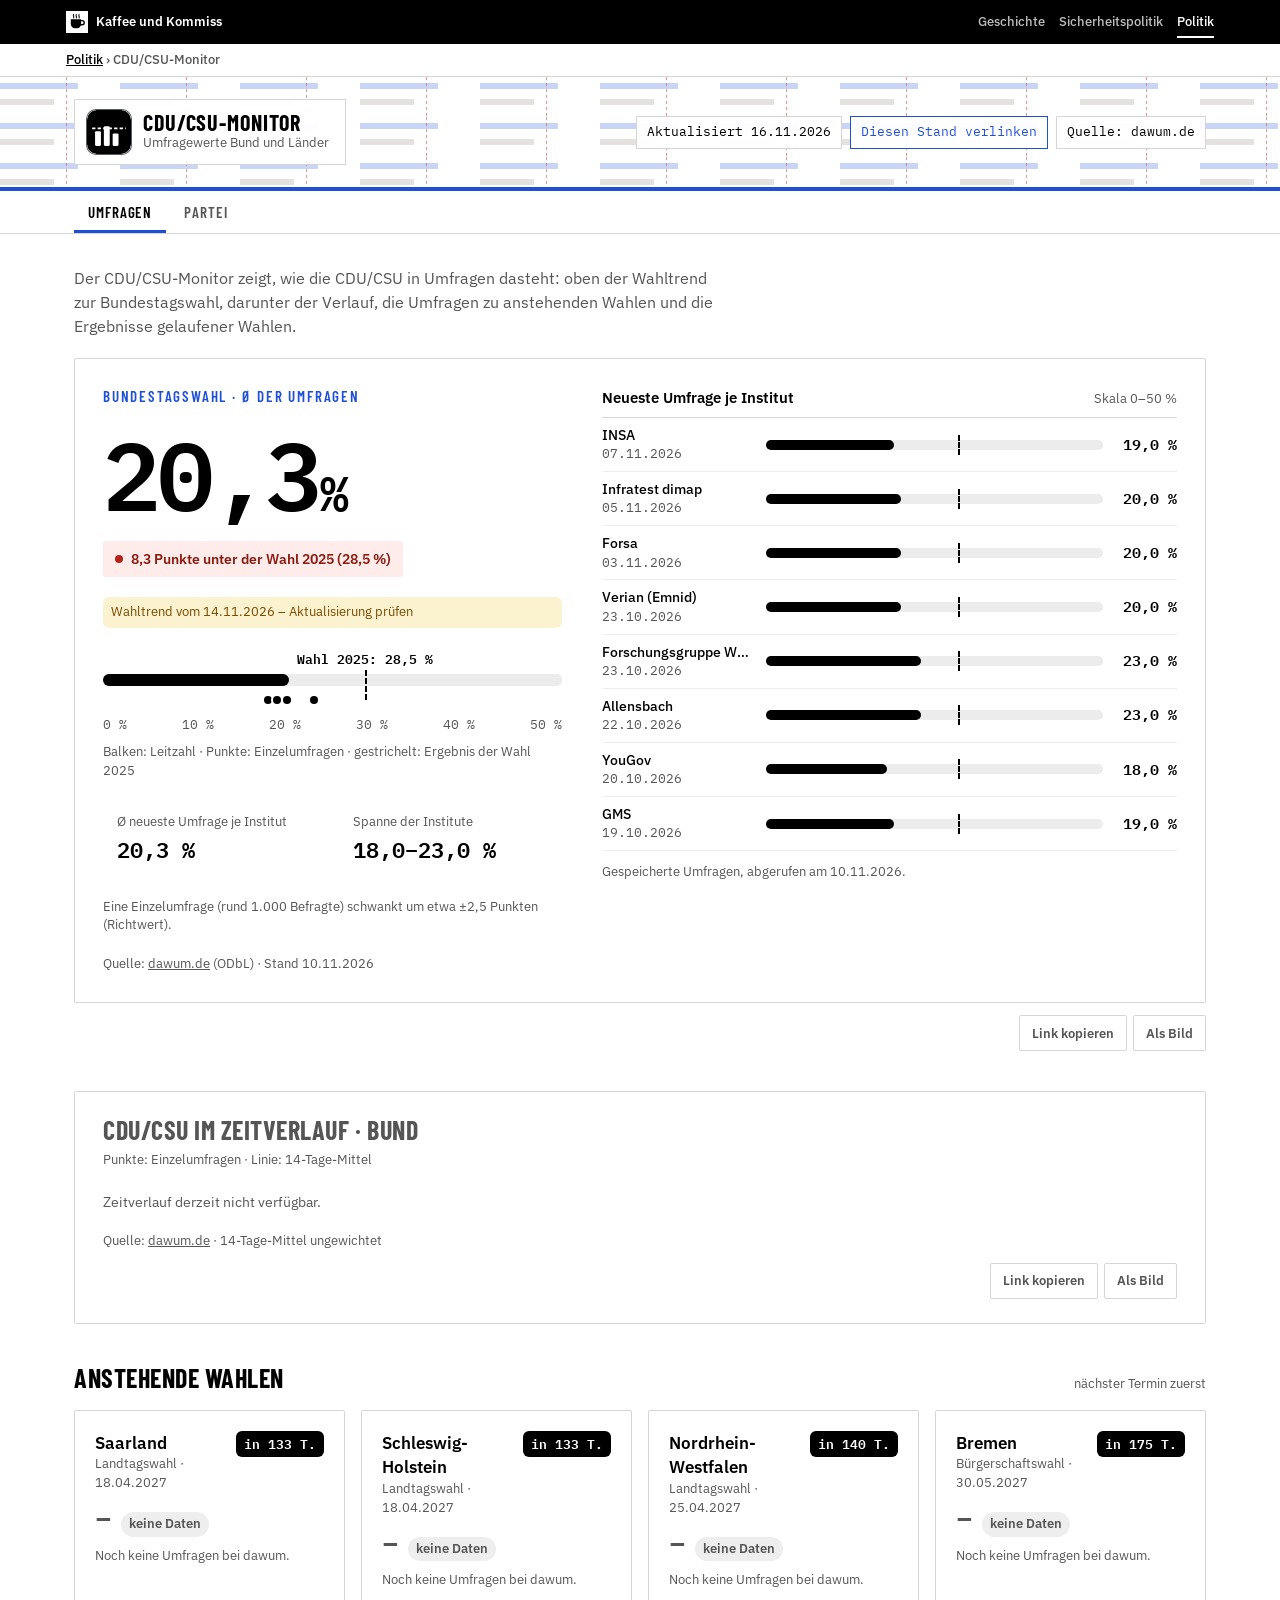
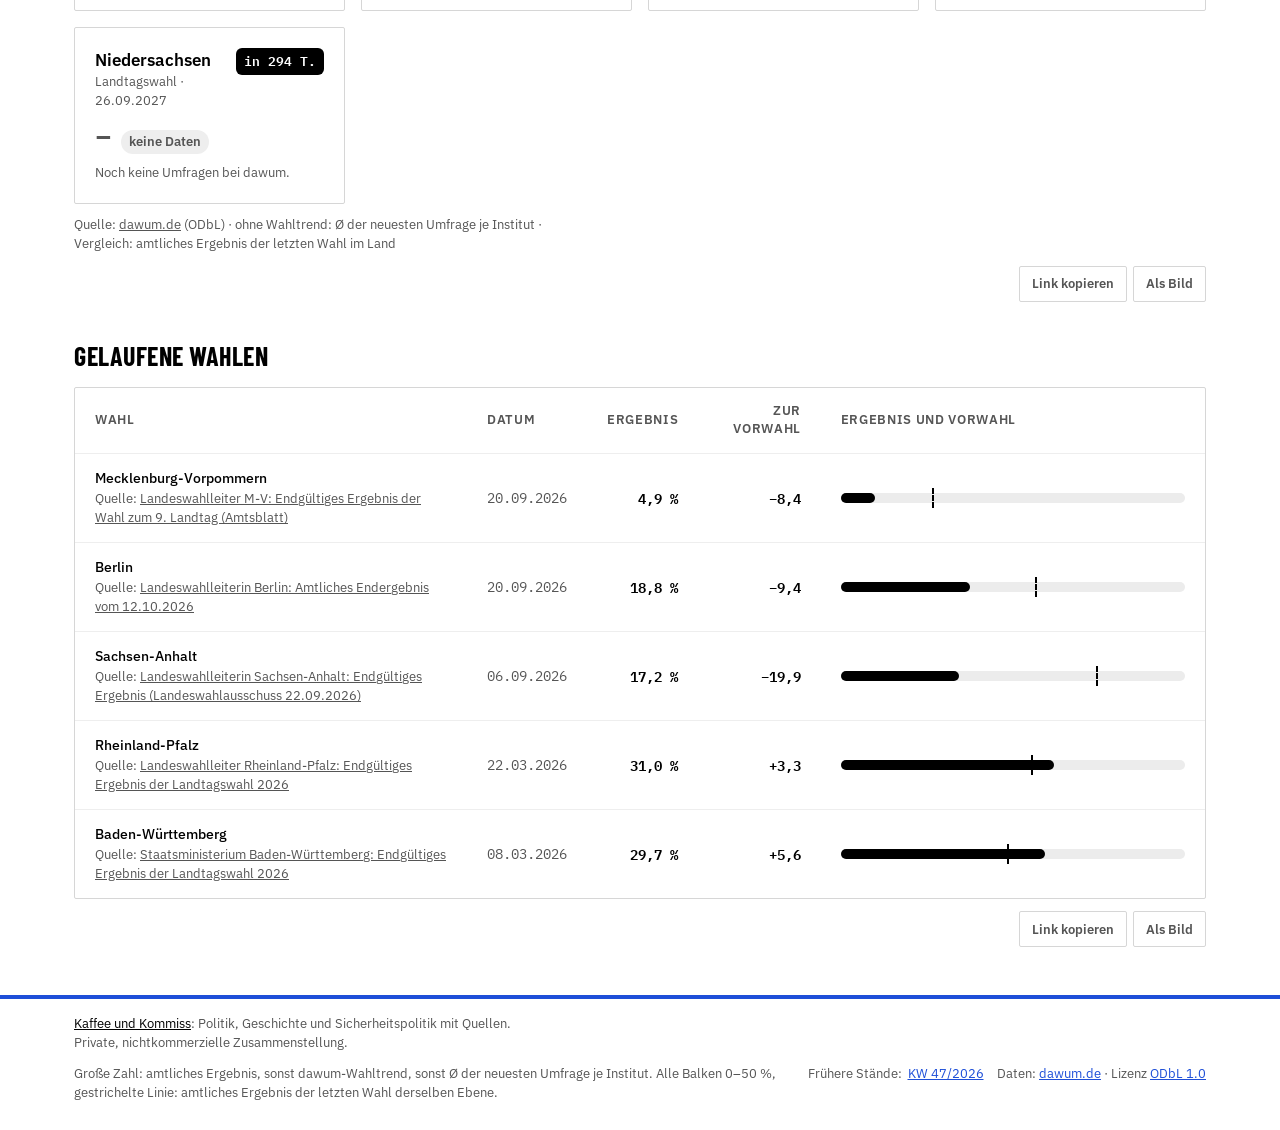
==== index.html @ df719c65 "Startseite: Einleitungssatz vor dem Wahltrend Co-Authored-By: Claude Opus 5.5 <noreply@anthropic.com" ====
<!doctype html>
<html lang="de" class="kk-b-poli">
<head>
<meta charset="utf-8">
<meta name="viewport" content="width=device-width, initial-scale=1">
<title>CDU/CSU-Monitor · Umfragewerte</title>
<meta name="description" content="Aktuelle CDU/CSU-Umfragewerte: Bundestagswahl und Landtagswahlen, sortiert nach Wahltermin, im Vergleich zur letzten Wahl.">
<link rel="canonical" href="https://kaffeeundkommiss.github.io/cducsu-monitor/">
<!-- Vorschaukarten für Social Media und Blogs. Bilder erzeugt og/make-og.py (Routine, wöchentlich). -->
<meta property="og:type" content="website">
<meta property="og:site_name" content="CDU/CSU-Monitor">
<meta property="og:locale" content="de_DE">
<meta property="og:title" content="CDU/CSU-Monitor · Umfragewerte">
<meta property="og:description" content="Aktuelle CDU/CSU-Umfragewerte: Bundestagswahl und Landtagswahlen, sortiert nach Wahltermin, im Vergleich zur letzten Wahl.">
<meta property="og:url" content="https://kaffeeundkommiss.github.io/cducsu-monitor/">
<meta property="og:image" content="https://kaffeeundkommiss.github.io/cducsu-monitor/og/umfragen.png">
<meta property="og:image:width" content="1200">
<meta property="og:image:height" content="630">
<meta property="og:image:alt" content="CDU/CSU-Wahltrend im Bund im Vergleich zur Bundestagswahl 2025 und 14-Tage-Mittel der letzten 90 Tage">
<meta name="twitter:card" content="summary_large_image">
<meta name="twitter:title" content="CDU/CSU-Monitor · Umfragewerte">
<meta name="twitter:description" content="Aktuelle CDU/CSU-Umfragewerte: Bundestagswahl und Landtagswahlen, sortiert nach Wahltermin, im Vergleich zur letzten Wahl.">
<meta name="twitter:image" content="https://kaffeeundkommiss.github.io/cducsu-monitor/og/umfragen.png">
<link rel="icon" href="icons/favicon.ico" sizes="32x32">
<link rel="icon" href="icons/favicon.svg" type="image/svg+xml">
<link rel="apple-touch-icon" sizes="180x180" href="icons/apple-touch-icon.png">
<link rel="apple-touch-icon-precomposed" sizes="180x180" href="icons/apple-touch-icon.png">
<link rel="manifest" href="manifest.webmanifest">
<meta name="theme-color" content="#000000">
<meta name="apple-mobile-web-app-title" content="CDU/CSU-Monitor">
<meta name="apple-mobile-web-app-capable" content="yes">
<link rel="preconnect" href="https://fonts.googleapis.com">
<link rel="preconnect" href="https://fonts.gstatic.com" crossorigin>
<link href="https://fonts.googleapis.com/css2?family=Barlow+Condensed:wght@500;600;700&family=IBM+Plex+Sans:wght@400;500;600;700&family=IBM+Plex+Mono:wght@400;500;600&display=swap" rel="stylesheet">
<link rel="stylesheet" href="basis.css">
<style>
  :root{
    --bg:#F5F6F2; --paper:#FFFFFF; --ink:#171A21; --mute:#5E6470; --line:#E3E5DE;
    --rail:#EEF0EA; --hair:#F0F1EC;
    --ueber:#1E4FD8; --partei:#000000; --vorwahl:#000000;
    --ok-bg:#E3EAFB; --ok-fg:#163BA3;
    --bad-bg:#FDECEA; --bad-fg:#8A1C12; --bad-dot:#B42318;
    --keine-bg:#EEF0EA; --keine-fg:#4A505B;
    --hinweis-bg:#FBF3CF; --hinweis-fg:#7A4A00;
    --body:"IBM Plex Sans",system-ui,sans-serif;
    --mono:"IBM Plex Mono",ui-monospace,monospace;
    --max:1180px; --r:14px;
  }
  *{box-sizing:border-box}
  html{-webkit-text-size-adjust:100%}
  body{margin:0;background:var(--bg);color:var(--ink);font-family:var(--body);font-size:15px;line-height:1.45}
  a{color:var(--ueber)} a:hover{color:#163BA3}
  .wrap{max-width:var(--max);margin:0 auto;padding:0 24px}
  h2{margin:0;font-size:22px;font-weight:700;letter-spacing:-.01em}
  .mono{font-family:var(--mono)}

  /* ---------- Kopf ---------- */
  header.top{background:var(--ink);color:#F5F6F2}
  header.top .wrap{display:flex;flex-wrap:wrap;align-items:center;justify-content:space-between;gap:16px;padding-top:18px;padding-bottom:18px}
  .marke{display:flex;align-items:center;gap:14px}
  .marke img{width:40px;height:40px;display:block;border-radius:9px;box-shadow:0 0 0 1px #5A606B}
  .marke .name{font-weight:700;font-size:20px;letter-spacing:-.01em}
  .marke .unter{font-size:13px;color:#B9BDC6}
  .badges{display:flex;flex-wrap:wrap;gap:8px;font-family:var(--mono);font-size:13px}
  .badges span{padding:6px 10px;border:1px solid #3A3F4B;border-radius:6px;white-space:nowrap}
  .badge-knopf{font:inherit;padding:6px 10px;border:1px solid #FFFFFF;border-radius:6px;background:transparent;color:#FFFFFF;cursor:pointer;white-space:nowrap}
  .badge-knopf:hover{background:#FFFFFF;color:#171A21}
  .momentaufnahme{margin-bottom:20px;padding:12px 16px;border-radius:10px;background:var(--hinweis-bg);color:var(--hinweis-fg);font-size:14px}
  .momentaufnahme a{color:inherit;font-weight:600}
  .quelle{margin:12px 0 0;font-size:13px;color:var(--mute)}
  .quelle a{color:var(--mute)}
  .abruf{margin:12px 0 0;font-size:13px;color:var(--mute)}
  .abruf a{color:var(--mute)}
  .unschaerfe{margin:0;font-size:13px;line-height:1.45;color:var(--mute)}
  td.wahl .beleg{display:block;font-size:13px;font-weight:400;color:var(--mute);margin-top:2px}
  td.wahl .beleg a{color:var(--mute)}
  footer .archiv a{margin-left:6px}
  nav.seiten{background:var(--ink);border-top:1px solid #2A2E38}
  nav.seiten .wrap{display:flex;gap:4px}
  nav.seiten a{color:#B9BDC6;text-decoration:none;font-weight:600;font-size:14px;padding:12px 14px;border-bottom:3px solid transparent}
  nav.seiten a:hover{color:#F5F6F2}
  nav.seiten a[aria-current="page"]{color:#F5F6F2;border-bottom-color:#F5F6F2}
  nav.seiten a:focus-visible{outline:2px solid #F5F6F2;outline-offset:-2px}

  main{max-width:var(--max);margin:0 auto;padding:32px 24px 8px;display:flex;flex-direction:column;gap:40px}
  .kopfzeile{display:flex;justify-content:space-between;align-items:baseline;flex-wrap:wrap;gap:8px}
  .kopfzeile .hint{font-size:13px;color:var(--mute)}
  .karte{background:var(--paper);border:1px solid var(--line);border-radius:var(--r)}

  /* ---------- Balken ---------- */
  .bar{position:relative;height:10px;background:var(--rail);border-radius:5px}
  .bar .fill{position:absolute;left:0;top:0;height:100%;width:var(--w);background:var(--c);border-radius:5px}
  /* Marke: Ergebnis der letzten Wahl derselben Ebene (Position je Balken) */
  .bar .mark{position:absolute;left:var(--m);top:-5px;bottom:-5px;border-left:2px dashed var(--vorwahl)}

  /* ---------- Bund-Hero ---------- */
  .hero{padding:28px;display:flex;flex-wrap:wrap;gap:40px}
  .hero .zahlen{flex:1 1 340px;display:flex;flex-direction:column;gap:20px;min-width:0}
  .hero .liste{flex:1.3 1 420px;min-width:0;display:flex;flex-direction:column;gap:4px}
  .ueberschrift{margin:0;font-size:15px;font-weight:600;text-transform:uppercase;letter-spacing:.06em;color:var(--mute)}
  .leitzahl{display:flex;align-items:baseline;gap:16px;flex-wrap:wrap}
  .leitzahl .num{font-family:var(--mono);font-weight:600;font-size:96px;line-height:1;letter-spacing:-.04em}
  .leitzahl .num .pz{font-size:48px}
  .leitzahl .delta{display:flex;flex-direction:column;gap:6px}
  .leitzahl .delta .wert{font-family:var(--mono);font-size:18px;font-weight:600}
  .leitzahl .delta .wert.ab{color:var(--bad-dot)} .leitzahl .delta .wert.auf{color:var(--ok-fg)}
  .leitzahl .delta .lbl{font-size:13px;color:var(--mute)}
  .chip{display:inline-flex;align-self:flex-start;align-items:center;gap:8px;padding:8px 12px;border-radius:8px;font-weight:600;font-size:14px}
  .chip .dot{width:8px;height:8px;border-radius:50%}
  .chip.unter{background:var(--bad-bg);color:var(--bad-fg)} .chip.unter .dot{background:var(--bad-dot)}
  .chip.ueber,.chip.auf{background:var(--ok-bg);color:var(--ok-fg)} .chip.ueber .dot,.chip.auf .dot{background:var(--ueber)}
  .chip.ohne{background:var(--keine-bg);color:var(--keine-fg)} .chip.ohne .dot{background:var(--keine-fg)}
  .chip.keine{background:var(--keine-bg);color:var(--keine-fg)} .chip.keine .dot{background:var(--keine-fg)}

  .skala{display:flex;flex-direction:column;gap:8px}
  .skala .feld{position:relative;height:60px}
  .skala .bar{position:absolute;left:0;right:0;top:26px;height:12px}
  .skala .bar .fill{border-radius:6px}
  .skala .bar .mark{top:-4px;bottom:-14px}
  /* marklbl und punkt liegen im .bar, ihre top-Werte zählen also ab dessen Oberkante:
     die Marke 20 px darüber, die Punkte 22 px darunter – so bleibt beides im .feld
     und läuft weder in den Balken noch in die Achsenbeschriftung. */
  .skala .marklbl{position:absolute;left:var(--m);top:-24px;transform:translateX(-50%);font-family:var(--mono);font-size:13px;font-weight:600;color:var(--vorwahl);white-space:nowrap}
  .skala .punkt{position:absolute;top:22px;width:8px;height:8px;border-radius:50%;background:var(--partei);transform:translateX(-50%);box-shadow:0 0 0 2px var(--paper)}
  .skala .achse{display:flex;justify-content:space-between;font-family:var(--mono);font-size:13px;color:var(--mute)}
  .skala .legende{font-size:13px;color:var(--mute)}

  .kennzahlen{margin:0;display:grid;grid-template-columns:repeat(2,minmax(0,1fr));gap:12px}
  .kennzahlen>div{background:var(--bg);border-radius:10px;padding:12px 14px}
  .kennzahlen dt{font-size:13px;color:var(--mute)}
  .kennzahlen dd{margin:2px 0 0;font-family:var(--mono);font-size:22px;font-weight:600}

  .liste .lkopf{display:flex;justify-content:space-between;align-items:baseline;padding-bottom:8px;border-bottom:1px solid var(--line)}
  .liste .lkopf h3{margin:0;font-size:15px;font-weight:600}
  .liste .lkopf .skl{font-size:13px;color:var(--mute)}
  .inst-zeile{display:grid;grid-template-columns:150px 1fr 60px;align-items:center;gap:14px;padding:7px 0;border-bottom:1px solid var(--hair)}
  .inst-zeile .nam{font-weight:500;font-size:14px;white-space:nowrap;overflow:hidden;text-overflow:ellipsis}
  .inst-zeile .dat{font-family:var(--mono);font-size:13px;color:var(--mute)}
  .inst-zeile .val{font-family:var(--mono);font-weight:600;text-align:right}
  details.insts>summary{display:none}

  /* ---------- Zeitverlauf ---------- */
  /* Farben der Seite, nicht eigene: Punkte wie im Hero (--partei), die letzte Wahl wie
     überall gestrichelt (--vorwahl), die Mittelwertlinie in --ink. */
  .verlauf{padding:24px 28px}
  .verlauf h2{font-size:15px;font-weight:600;text-transform:uppercase;letter-spacing:.06em;color:var(--mute)}
  .verlauf .sub{margin:6px 0 14px;font-size:13px;color:var(--mute)}
  .fv-chart{position:relative;min-height:260px;
    --fv-linie:var(--ink); --fv-punkt:var(--partei); --fv-vorwahl:var(--mute);
    --fv-gitter:var(--line); --fv-mute:var(--mute)}
  .fv-chart svg{display:block;width:100%;height:auto;overflow:visible}
  /* Endwert und Beschriftung der letzten Wahl liegen zwangsläufig über Punkten – ein Rand in
     Papierfarbe stellt sie frei, statt sie dort hineinzuzeichnen. */
  .fv-chart .fv-frei{paint-order:stroke fill;stroke:var(--paper);stroke-width:3.5px;stroke-linejoin:round}
  .fv-leer{min-height:0;font-size:14px;color:var(--mute);padding:8px 0}
  .fv-quelle{margin:12px 0 0;font-size:13px;color:var(--mute)}
  .fv-quelle a{color:var(--mute)}
  .fv-tip{position:absolute;pointer-events:none;display:none;z-index:2;
    background:var(--paper);border:1px solid var(--line);border-radius:8px;
    padding:8px 10px;font-size:13px;line-height:1.45;white-space:nowrap;
    box-shadow:0 4px 14px rgba(23,26,33,.16)}
  .fv-tip .fv-d{font-family:var(--mono);color:var(--mute);margin-bottom:2px}
  .fv-tip .fv-m{font-weight:600}

  /* ---------- Anstehende Wahlen ---------- */
  .kacheln{display:grid;grid-template-columns:repeat(auto-fill,minmax(250px,1fr));gap:16px}
  .kachel{padding:20px;display:flex;flex-direction:column;gap:14px}
  .kachel .kkopf{display:flex;justify-content:space-between;align-items:flex-start;gap:8px}
  .kachel h3{margin:0;font-size:17px;font-weight:600}
  .kachel .wann{font-size:13px;color:var(--mute)}
  .kachel .tage{font-family:var(--mono);font-size:13px;font-weight:600;padding:4px 8px;border-radius:6px;background:var(--ink);color:#FFFFFF;white-space:nowrap}
  .kachel .wert{display:flex;align-items:baseline;gap:10px;flex-wrap:wrap}
  .kachel .wert .num{font-family:var(--mono);font-size:40px;font-weight:600;letter-spacing:-.03em;line-height:1}
  .kachel .pill{font-size:13px;font-weight:600;padding:3px 8px;border-radius:999px}
  .pill.unter{background:var(--bad-bg);color:var(--bad-fg)}
  .pill.ueber,.pill.auf{background:var(--ok-bg);color:var(--ok-fg)}
  .pill.keine,.pill.ohne{background:var(--keine-bg);color:var(--keine-fg)}
  .kachel .basis{font-size:13px;color:var(--mute)}
  .notiz{font-size:13px;line-height:1.4;color:var(--keine-fg);background:var(--keine-bg);border-radius:6px;padding:6px 8px}
  .hinweis{font-size:13px;color:var(--hinweis-fg);background:var(--hinweis-bg);border-radius:6px;padding:6px 8px}
  .kachel.leer{gap:10px}
  .kachel.leer .wert .num{font-size:28px;color:var(--mute)}

  /* ---------- Gelaufene Wahlen ---------- */
  .tabelle{overflow-x:auto}
  table{width:100%;border-collapse:collapse;font-size:14px;min-width:560px}
  thead tr{text-align:left;color:var(--mute);font-size:13px;text-transform:uppercase;letter-spacing:.05em}
  th{padding:14px 20px;font-weight:600}
  td{padding:14px 20px}
  tbody tr{border-top:1px solid var(--hair)}
  td.wahl{font-weight:500}
  td.mono{font-family:var(--mono);color:var(--mute)}
  td.erg{font-family:var(--mono);font-weight:600;text-align:right}
  td.trend{font-family:var(--mono);color:var(--mute);text-align:right}
  td.vgl{font-family:var(--mono);font-weight:600;text-align:right;white-space:nowrap}
  td.erg .vgl-kurz{display:none}
  th.abstand,td.abstand{width:34%}

  footer{margin-top:40px}
  footer .wrap{border-top:1px solid var(--line);padding:20px 0 48px;display:flex;flex-wrap:wrap;justify-content:space-between;gap:12px;font-size:13px;color:var(--mute)}
  footer .erklaer{max-width:720px}

  .fehler{padding:20px;font-size:14px;color:var(--bad-fg);background:var(--bad-bg);border-radius:var(--r)}

  /* ---------- Mobil ---------- */
  @media(max-width:599px){
    .wrap,main{padding-left:16px;padding-right:16px}
    main{gap:28px;padding-top:20px}
    .hero{padding:20px;gap:20px;flex-direction:column}
    .hero .zahlen,.hero .liste{flex:1 1 auto}
    .leitzahl .num{font-size:72px}
    .leitzahl .num .pz{font-size:36px}
    h2{font-size:20px}
    details.insts>summary{display:flex;align-items:center;justify-content:center;min-height:44px;padding:0 14px;
      border:1px solid var(--line);background:var(--bg);border-radius:10px;font-size:14px;font-weight:600;cursor:pointer}
    details.insts>summary::-webkit-details-marker{display:none}
    .inst-zeile{grid-template-columns:1fr 52px;gap:4px 12px}
    .inst-zeile .bar{grid-column:1 / -1}
    /* Wahlen als schmale Zeilen statt Kacheln */
    .kacheln{grid-template-columns:1fr;gap:10px}
    .kachel{padding:14px 16px;display:grid;grid-template-columns:1fr auto;gap:8px 12px;align-items:center}
    .kachel .kkopf{display:contents}
    .kachel .tage{justify-self:end;align-self:start}
    .kachel .wert{grid-column:1 / -1}
    .kachel .wert .num{font-size:26px}
    .kachel .bar,.kachel .basis,.kachel .hinweis,.kachel .notiz{grid-column:1 / -1}
    .verlauf{padding:18px 16px}
    .fv-chart{min-height:220px}
    .kachel .basis{display:none}
    th,td{padding:12px 14px}
    /* Am Handy passt die Tabelle nur ohne Balkenspalte: der Wert steht ja daneben. */
    table{min-width:0}
    th.abstand,td.abstand{display:none}
    td.mono{white-space:nowrap}
    td.erg{white-space:nowrap}
    /* Die Veränderung zur Vorwahl steht am Handy unter dem Ergebnis statt in eigener Spalte. */
    th.vgl,td.vgl{display:none}
    #gelaufen-tabelle th,#gelaufen-tabelle td{padding:12px 10px}
    td.erg .vgl-kurz{display:block;font-size:12px;font-weight:500;color:var(--mute)}
  }
.einstieg{margin:0 0 -20px;max-width:40em;color:var(--mute);font-size:16px;line-height:1.5}
</style>
<link rel="stylesheet" href="bereich.css?v=2">
</head>
<body>
<div class="kk-leiste"><div class="kk-in">
  <a class="kk-haus" href="https://kaffeeundkommiss.github.io/"><img src="kk-tasse.svg" alt="" width="22" height="22"><span>Kaffee und Kommiss</span></a>
  <nav class="kk-bereiche" aria-label="Bereiche"><a href="https://kaffeeundkommiss.github.io/geschichte/">Geschichte</a><a href="https://kaffeeundkommiss.github.io/sicherheitspolitik/"><span class="kk-lang">Sicherheitspolitik</span><span class="kk-kurz">Sicherheit</span></a><a href="https://kaffeeundkommiss.github.io/politik/" aria-current="true">Politik</a></nav>
</div></div>

<nav class="kk-pfad" aria-label="Pfad"><div class="kk-in"><a href="https://kaffeeundkommiss.github.io/politik/">Politik</a> › <span aria-current="page">CDU/CSU-Monitor</span></div></nav>
<header class="top">
  <div class="wrap">
    <div class="marke">
      <img src="icons/icon.svg" width="40" height="40" alt="">
      <div>
        <h1 class="name">CDU/CSU-Monitor</h1>
        <div class="unter">Umfragewerte Bund und Länder</div>
      </div>
    </div>
    <div class="badges">
      <span id="stand">Stand wird geladen …</span>
      <button type="button" class="badge-knopf" id="stand-link" hidden title="Link auf diesen Datenstand kopieren – zeigt auch später dieselben Zahlen">Diesen Stand verlinken</button>
      <span>Quelle: dawum.de</span>
    </div>
  </div>
</header>
<nav class="seiten" aria-label="Seiten">
  <div class="wrap">
    <a href="index.html" aria-current="page">Umfragen</a>
    <a href="partei.html">Partei</a>
  </div>
</nav>

<main>
  <div class="momentaufnahme" id="momentaufnahme" hidden></div>

  <p class="einstieg">Der CDU/CSU-Monitor zeigt, wie die CDU/CSU in Umfragen dasteht: oben der Wahltrend zur Bundestagswahl, darunter der Verlauf, die Umfragen zu anstehenden Wahlen und die Ergebnisse gelaufener Wahlen.</p>

  <section id="bund-hero" aria-labelledby="bund-titel" data-teilen="Bundestagswahl"></section>

  <section id="bund-verlauf" class="karte verlauf" aria-labelledby="verlauf-titel" data-teilen="Zeitverlauf Bund" hidden>
    <h2 id="verlauf-titel">CDU/CSU im Zeitverlauf · Bund</h2>
    <p class="sub" id="verlauf-sub">Punkte: Einzelumfragen · Linie: 14-Tage-Mittel</p>
    <div id="verlauf-chart" class="fv-chart"></div>
    <p class="fv-quelle">Quelle: <a href="https://dawum.de/Bundestag/" rel="noopener">dawum.de</a> · 14-Tage-Mittel ungewichtet</p>
  </section>

  <section id="anstehend" aria-labelledby="anstehend-titel" data-teilen="Anstehende Wahlen">
    <div class="kopfzeile">
      <h2 id="anstehend-titel">Anstehende Wahlen</h2>
      <span class="hint">nächster Termin zuerst</span>
    </div>
    <div class="kacheln" id="anstehend-grid" style="margin-top:16px"></div>
    <p class="quelle">Quelle: <a href="https://dawum.de" rel="noopener">dawum.de</a> (ODbL) · ohne Wahltrend: Ø der neuesten Umfrage je Institut · Vergleich: amtliches Ergebnis der letzten Wahl im Land</p>
  </section>

  <section id="gelaufen" aria-labelledby="gelaufen-titel" data-teilen="Gelaufene Wahlen" data-quelle="amtliche Endergebnisse der Landeswahlleitungen" hidden>
    <div class="kopfzeile"><h2 id="gelaufen-titel">Gelaufene Wahlen</h2></div>
    <div class="karte tabelle" id="gelaufen-tabelle" style="margin-top:16px"></div>
  </section>
</main>

<footer>
  <div class="wrap">
    <p class="kk-satz"><a href="https://kaffeeundkommiss.github.io/">Kaffee und Kommiss</a>: Politik, Geschichte und Sicherheitspolitik mit Quellen. Private, nichtkommerzielle Zusammenstellung.</p>
    <span class="erklaer">
      Große Zahl: amtliches Ergebnis, sonst dawum-Wahltrend, sonst Ø der neuesten Umfrage je Institut.
      Alle Balken 0–50 %, gestrichelte Linie: amtliches Ergebnis der letzten Wahl derselben Ebene.
    </span>
    <span class="archiv" id="archiv" hidden></span>
    <span>
      Daten: <a href="https://dawum.de" rel="noopener">dawum.de</a> ·
      Lizenz <a href="https://opendatacommons.org/licenses/odbl/1.0/" rel="noopener">ODbL 1.0</a>
    </span>
  </div>
</footer>

<!-- ?v= bei jeder Änderung an monitor-utils.js hochzählen: sonst kann ein Browser
     die alte Fassung aus dem Cache zur neuen Seite laden (siehe Notbremse unten). -->
<script src="monitor-utils.js?v=4"></script>
<script src="teilen.js?v=2"></script>
<script>
(async function(){
  // Die Seite besteht aus einer HTML- und einer JS-Datei, die zusammengehören. Liefert ein
  // Cache die alte monitor-utils.js zur neuen index.html, fehlen Funktionen und es käme
  // eine komplett leere Seite heraus. Deshalb: prüfen, einmal frisch nachladen, und wenn
  // auch das nicht hilft, den Fehler zeigen statt nichts.
  const BENOETIGT = ['fmt','dfmt','esc','extractPartei','filterByAge','filterTrend','rowsNachWahl',
                     'gruppiereEbenen','tageBis','vergleichText','wahlAbgeschlossen',
                     'verlaufPunkte','gleitendesMittel','mergeVerlauf','isoWoche','unschaerfe'];
  const fehlende = () => BENOETIGT.filter((n) => typeof (window.MonitorUtils || {})[n] !== 'function');

  function zeigeFehler(text){
    const el = document.getElementById('bund-hero');
    if(el) el.innerHTML = '<div class="fehler"><strong>Die Seite konnte nicht geladen werden.</strong><br>'
      + text + '</div>';
  }

  if(fehlende().length){
    console.warn('monitor-utils.js unvollständig (vermutlich aus dem Cache), lade neu:', fehlende());
    await new Promise((fertig) => {
      const s = document.createElement('script');
      s.src = 'monitor-utils.js?frisch=' + Date.now();
      s.onload = s.onerror = fertig;
      document.head.appendChild(s);
    });
  }
  if(fehlende().length){
    zeigeFehler('Eine veraltete Fassung von <code>monitor-utils.js</code> steckt im Cache. '
      + 'Bitte die Seite neu laden (am Handy: Browser-Cache leeren).');
    return;
  }

  // Momentaufnahme: ?stand=2026-KW45 zeigt den damals gespeicherten Stand aus archiv/,
  // ohne Live-Daten – damit ein Link in einem Blogpost auch später dieselben Zahlen zeigt.
  const SNAP = (/^\d{4}-KW\d{2}$/.exec(new URLSearchParams(location.search).get('stand') || '') || [null])[0];
  const DATA_URL = SNAP ? 'archiv/' + SNAP + '.json' : 'data.json?t=' + Date.now();
  const DAWUM_URL = 'https://api.dawum.de/newest_surveys.json';
  const MAX_PCT = 50;                      // Skala aller Balken, einheitlich (0–50 %)
  const {fmt, dfmt, esc, extractPartei, filterByAge, filterTrend, rowsNachWahl,
         gruppiereEbenen, tageBis, vergleichText, wahlAbgeschlossen,
         verlaufPunkte, gleitendesMittel, mergeVerlauf, isoWoche, unschaerfe} = MonitorUtils;

  const pz = (v) => fmt(v) + ' %';
  const breite = (v) => (v == null ? 0 : Math.min(Math.max(v, 0), MAX_PCT) / MAX_PCT * 100).toFixed(2) + '%';
  // Vergleichswert einer Ebene: amtliches Ergebnis der letzten Wahl ({wert, jahr}).
  const vw = (ebene) => (ebene && ebene.vorwahl && ebene.vorwahl.wert != null ? ebene.vorwahl : null);
  // Balken in Parteifarbe; die gestrichelte Marke steht beim Ergebnis der letzten Wahl.
  const balken = (v, ref, extra) => `<div class="bar" style="--m:${ref ? breite(ref.wert) : '0%'}">
      <div class="fill" style="--w:${breite(v)};--c:var(--partei)"></div>
      ${ref ? '<div class="mark"></div>' : ''}${extra || ''}</div>`;
  // "Landtagswahl Saarland" -> Land "Saarland", Typ "Landtagswahl"
  const teileName = (name) => {
    const t = String(name || '').split(' ');
    return t.length > 1 ? {typ: t[0], land: t.slice(1).join(' ')} : {typ: '', land: name || ''};
  };

  // ---------- Daten laden (unveränderte Logik) ----------
  let data = {ebenen: []};
  const banner = document.getElementById('momentaufnahme');
  const kwText = (kw) => kw.replace(/^(\d{4})-KW(\d{2})$/, 'KW $2/$1');
  try {
    const r = await fetch(DATA_URL, {cache: 'no-store'});
    if(!r.ok) throw new Error('HTTP ' + r.status);
    data = await r.json();
  } catch(e){
    console.warn('%s nicht ladbar', DATA_URL, e);
    if(!SNAP){
      document.getElementById('stand').textContent = 'Daten nicht geladen';
      zeigeFehler('Die Umfragedaten (<code>data.json</code>) waren nicht abrufbar. '
        + 'Bitte später erneut laden.');
      return;
    }
    if(SNAP){
      banner.hidden = false;
      document.getElementById('stand').textContent = 'Momentaufnahme fehlt';
      banner.innerHTML = 'Die Momentaufnahme ' + esc(kwText(SNAP)) + ' gibt es nicht. '
        + '<a href="' + esc(location.pathname) + '">Zur aktuellen Ansicht</a>';
      return;
    }
  }
  // Bezugstag aller Altersfilter und Countdowns: in einer Momentaufnahme der Tag, an dem
  // sie entstand, sonst heute.
  const NOW = SNAP && data.erstellt ? new Date(data.erstellt) : undefined;
  const KW = isoWoche(data.erstellt);
  document.getElementById('stand').textContent = SNAP
    ? 'Momentaufnahme ' + kwText(SNAP)
    : 'Aktualisiert ' + (data.erstellt ? dfmt(data.erstellt) : 'unbekannt');
  if(SNAP){
    banner.hidden = false;
    banner.innerHTML = 'Momentaufnahme ' + esc(kwText(SNAP)) + ', Datenstand ' + esc(dfmt(data.erstellt))
      + '. Gezeigt werden die damals gespeicherten Werte, ohne Live-Daten. '
      + '<a href="' + esc(location.pathname) + '">Zur aktuellen Ansicht</a>';
  } else if(KW){
    const knopf = document.getElementById('stand-link');
    knopf.hidden = false;
    knopf.addEventListener('click', async () => {
      const url = location.origin + location.pathname + '?stand=' + KW;
      try { await navigator.clipboard.writeText(url); knopf.textContent = 'Link kopiert'; }
      catch(e){ window.prompt('Link auf diesen Datenstand:', url); }
      setTimeout(() => { knopf.textContent = 'Diesen Stand verlinken'; }, 1800);
    });
  }
  // Frühere Stände im Fuß verlinken (archiv/index.json schreibt update.py).
  fetch('archiv/index.json', {cache: 'no-store'}).then((r) => r.ok ? r.json() : [])
    .then((liste) => {
      const el = document.getElementById('archiv');
      const kws = (liste || []).filter((k) => /^\d{4}-KW\d{2}$/.test(k)).sort().reverse().slice(0, 8);
      if(!el || !kws.length) return;
      el.hidden = false;
      el.innerHTML = 'Frühere Stände:' + kws.map((k) => '<a href="?stand=' + k + '">' + esc(kwText(k)) + '</a>').join('');
    }).catch(() => {});

  let db = null;
  if(!SNAP && (data.ebenen || []).some((e) => !wahlAbgeschlossen(e))){
    // Zeitbegrenzung (Startwert 6 s): Antwortet dawum nicht, zeigt die Seite die
    // gespeicherten Werte aus data.json, statt auf die API zu warten.
    const abbruch = new AbortController();
    const uhr = setTimeout(() => abbruch.abort(), 6000);
    try { db = await (await fetch(DAWUM_URL, {signal: abbruch.signal})).json(); }
    catch(e){ console.warn('dawum live nicht erreichbar, nutze data.json', e); }
    finally { clearTimeout(uhr); }
  } // sind alle Wahlen gelaufen, gibt es nichts abzufragen

  // Einzelumfragen je Ebene: live von dawum, sonst der gespeicherte Fallback.
  function umfragen(ebene){
    // Ist die Wahl gelaufen und amtlich, ersetzt das Ergebnis die Umfragen: dann hier
    // nichts mehr abfragen oder auswerten.
    if(wahlAbgeschlossen(ebene))
      return {rows: [], live: false, stand: (ebene.wahlergebnis || {}).datum, fertig: true};
    if(db){
      const rows = filterByAge(
        extractPartei(db, (t) => new RegExp(ebene.parlament_regex, 'i').test(t)),
        ebene.umfrage_max_alter_tage, NOW);
      return {rows, live: true, stand: db.Database && db.Database.Last_Update};
    }
    const fb = ebene.umfragen || {};
    return {rows: filterByAge(fb.rows || [], ebene.umfrage_max_alter_tage, NOW), live: false, stand: fb.stand};
  }

  // Leitzahl-Rangfolge: amtliches Ergebnis -> aktueller Wahltrend -> Ø der Umfragen.
  function leitzahl(ebene, rows){
    const erg = ebene.wahlergebnis && ebene.wahlergebnis.wert != null ? ebene.wahlergebnis : null;
    const mittel = erg ? rowsNachWahl(rows, erg.datum) : rows;
    const avg = mittel.length ? mittel.reduce((s, r) => s + r.wert, 0) / mittel.length : null;
    const trend = filterTrend(ebene.wahltrend, ebene.wahltrend_max_alter_tage, NOW);
    if(erg)   return {art: 'ergebnis', wert: erg.wert, erg, avg, anzahl: mittel.length};
    if(trend) return {art: 'trend', wert: trend.wert, trend, avg, anzahl: mittel.length};
    return {art: 'avg', wert: avg, avg, anzahl: mittel.length};
  }

  // Hinweis nur, wenn ein Wahltrend da ist, aber veraltet. Fehlt er ganz (in den Ländern
  // die Regel), sagt das die Basiszeile ("Ø aus n Umfragen") und der Satz unter den
  // Kacheln. Ein gelber Kasten in jeder Kachel sah nach Warnung aus und war nur Rauschen.
  function hinweis(ebene){
    const t = ebene.wahltrend;
    if(t && t.wert != null && !filterTrend(t, ebene.wahltrend_max_alter_tage, NOW))
      return 'Wahltrend vom ' + dfmt(t.stand) + ' – Aktualisierung prüfen';
    return '';
  }

  const gruppen = gruppiereEbenen(data.ebenen || [], NOW);

  // ---------- Bund-Hero ----------
  const heroEl = document.getElementById('bund-hero');
  const bund = gruppen.bund[0];
  if(!bund){
    heroEl.innerHTML = '<div class="fehler">Keine Bundesdaten in data.json gefunden.</div>';
  } else {
    const {rows, live, stand} = umfragen(bund);
    const lz = leitzahl(bund, rows);
    const ref = vw(bund);
    const h = vergleichText(lz.wert, ref);
    const d = lz.art === 'trend' ? lz.trend.delta : null;
    const werte = rows.map((r) => r.wert);
    const spanne = werte.length ? fmt(Math.min(...werte)) + '–' + fmt(Math.max(...werte)) + ' %' : '–';
    const punkte = rows.map((r) =>
      `<span class="punkt" style="left:${breite(r.wert)}" title="${esc(r.institut)}: ${pz(r.wert)}"></span>`).join('');
    const hw = hinweis(bund);
    const moe = unschaerfe(lz.wert, 1000);
    const standHero = lz.art === 'trend' && lz.trend.stand ? 'Wahltrend vom ' + dfmt(lz.trend.stand)
      : stand ? 'Stand ' + dfmt(stand) : '';
    heroEl.dataset.quelle = 'dawum.de (ODbL)';
    heroEl.dataset.stand = standHero;

    heroEl.innerHTML = `<div class="karte hero">
      <div class="zahlen">
        <h2 class="ueberschrift" id="bund-titel">${esc(bund.name)} · ${
          lz.art === 'trend' ? 'Wahltrend' : lz.art === 'ergebnis' ? 'Amtliches Ergebnis' : 'Ø der Umfragen'}</h2>
        <div class="leitzahl">
          <div class="num">${lz.wert == null ? '–' : fmt(lz.wert) + '<span class="pz">%</span>'}</div>
          ${d != null ? `<div class="delta">
              <span class="wert ${d < 0 ? 'ab' : 'auf'}">${d < 0 ? '▼' : '▲'} ${fmt(Math.abs(d))}</span>
              <span class="lbl">zur Vorwoche</span></div>` : ''}
        </div>
        <div class="chip ${h.status}"><span class="dot"></span>${esc(h.lang)}</div>
        ${hw ? `<div class="hinweis">${esc(hw)}</div>` : ''}
        <div class="skala">
          <div class="feld">
            ${balken(lz.wert, ref, (ref ? '<div class="marklbl">Wahl ' + esc(ref.jahr) + ': ' + pz(ref.wert) + '</div>' : '') + punkte)}
          </div>
          <div class="achse"><span>0 %</span><span>10 %</span><span>20 %</span><span>30 %</span><span>40 %</span><span>50 %</span></div>
          <div class="legende">Balken: ${lz.art === 'trend' ? 'Wahltrend' : 'Leitzahl'} · Punkte: Einzelumfragen${ref ? ' · gestrichelt: Ergebnis der Wahl ' + esc(ref.jahr) : ''}</div>
        </div>
        <dl class="kennzahlen">
          <div><dt>Ø neueste Umfrage je Institut</dt><dd>${lz.avg == null ? '–' : pz(lz.avg)}</dd></div>
          <div><dt>Spanne der Institute</dt><dd>${spanne}</dd></div>
        </dl>
        ${moe != null ? `<p class="unschaerfe">Eine Einzelumfrage (rund 1.000 Befragte) schwankt um
          etwa ±${fmt(moe)} Punkten (Richtwert).${lz.art === 'trend'
          ? ' Der Wahltrend ist gewichtet und weicht daher leicht vom einfachen Ø ab.' : ''}</p>` : ''}
        <p class="quelle" style="margin:0">Quelle: <a href="https://dawum.de/${esc(bund.dawum_slug || '')}/" rel="noopener">dawum.de</a>
          (ODbL)${standHero ? ' · ' + esc(standHero) : ''}</p>
      </div>
      <div class="liste">
        <details class="insts" id="insts">
          <summary>Alle Institute anzeigen</summary>
          <div class="lkopf">
            <h3>Neueste Umfrage je Institut</h3><span class="skl">Skala 0–50 %</span>
          </div>
          ${rows.length ? rows.slice().sort((a, b) => (b.datum || '').localeCompare(a.datum || '')).map((r) =>
            `<div class="inst-zeile">
               <div><div class="nam">${esc(r.institut)}</div><div class="dat">${dfmt(r.datum)}</div></div>
               ${balken(r.wert, ref)}
               <div class="val">${pz(r.wert)}</div>
             </div>`).join('')
            : '<p class="basis">Keine Einzelumfragen gefunden.</p>'}
          <p class="abruf">${live
            ? 'Live von <a href="https://dawum.de/' + esc(bund.dawum_slug || '') + '/" rel="noopener">dawum.de</a>, Datenbank-Stand ' + dfmt(stand) + '.'
            : (stand ? 'Gespeicherte Umfragen, abgerufen am ' + dfmt(stand) + '.' : 'Live-Abruf nicht möglich und keine gespeicherten Daten.')}</p>
        </details>
      </div>
    </div>`;

    // Auf dem Desktop ist die Institutsliste offen, auf dem Handy hinter dem Button.
    const insts = document.getElementById('insts');
    const breit = window.matchMedia('(min-width:600px)');
    const anpassen = () => { insts.open = breit.matches; };
    anpassen();
    breit.addEventListener('change', anpassen);
  }

  // ---------- Zeitverlauf Bund ----------
  // Die Zeitreihe kommt aus data.json (die Routine holt sie wöchentlich aus der
  // vollständigen dawum-Datenbank). Die ohnehin schon geladenen neuesten Umfragen
  // werden dazugemischt, damit der rechte Rand zwischen zwei Läufen aktuell ist –
  // ohne einen zweiten, großen Abruf im Browser.
  (function zeitverlauf(){
    const sec = document.getElementById('bund-verlauf');
    const host = document.getElementById('verlauf-chart');
    if(!sec || !host || !bund) return;
    sec.hidden = false;

    const TAGE = (bund.verlauf_tage || 90), FENSTER = 14;
    const gespeichert = (bund.verlauf || {}).rows || [];
    const live = db ? extractPartei(db, (t) => new RegExp(bund.parlament_regex, 'i').test(t)) : [];
    const punkte = verlaufPunkte(mergeVerlauf(gespeichert, live), TAGE, NOW);

    if(punkte.length < 2){
      host.className = 'fv-leer';
      host.textContent = 'Zeitverlauf derzeit nicht verfügbar.';
      return;
    }
    const linie = gleitendesMittel(punkte, FENSTER);
    const sub = document.getElementById('verlauf-sub');
    if(sub) sub.textContent = `Letzte ${TAGE} Tage · Punkte: Einzelumfragen · `
      + `Linie: ${FENSTER}-Tage-Mittel`;

    const NS = 'http://www.w3.org/2000/svg';
    const el = (n, a, eltern) => { const e = document.createElementNS(NS, n);
      for(const k in a) e.setAttribute(k, a[k]); if(eltern) eltern.appendChild(e); return e; };
    const tip = document.createElement('div'); tip.className = 'fv-tip';
    // Kein eigener Formatierer: die Zeitstempel der Zeitreihe sind UTC-Mitternacht,
    // und dfmt() ist die eine Stelle, die ein reines Datum zeitzonenfest anzeigt.
    const dfmKurz = (t) => dfmt(new Date(t).toISOString().slice(0, 10));

    function zeichne(){
      host.replaceChildren();
      const schmal = host.clientWidth < 420;
      const W = Math.max(280, host.clientWidth), H = schmal ? 220 : 260;
      const ml = 32, mr = schmal ? 48 : 50, mt = 14, mb = 24;
      // Die y-Achse umfasst nur den Bereich der Werte plus Rand, das Ergebnis der letzten
      // Wahl immer eingeschlossen. Es ist ein Liniendiagramm, kein Balken: eine Achse,
      // die nicht bei 0 beginnt, verzerrt hier keine Flächen.
      const ref = vw(bund);
      const werte = punkte.map((p) => p.v).concat(ref ? [ref.wert] : []);
      const yMin = Math.max(0, Math.floor(Math.min(...werte)) - 1);
      const yMax = Math.max(yMin + 4, Math.ceil(Math.max(...werte)) + 1);
      // Die Achse spannt das ganze Fenster, nicht nur die vorhandenen Daten: sonst
      // schrumpft sie mit dünner Datenlage stillschweigend zusammen, der Zeitraum
      // stimmt nicht mehr mit der Beschriftung überein, und es bleibt womöglich nur
      // eine einzige Monatsgrenze zur Einordnung übrig.
      const jetzt = NOW || new Date();
      const x1 = Date.UTC(jetzt.getUTCFullYear(), jetzt.getUTCMonth(), jetzt.getUTCDate());
      const x0 = x1 - TAGE * 864e5;
      const X = (t) => ml + (t - x0) / (x1 - x0) * (W - ml - mr);
      const Y = (v) => H - mb - (v - yMin) / (yMax - yMin) * (H - mt - mb);
      const svg = el('svg', {viewBox: `0 0 ${W} ${H}`, role: 'img',
        'aria-label': `CDU/CSU-Umfragewerte Bund der letzten ${TAGE} Tage, aktuelles `
          + `${FENSTER}-Tage-Mittel ${fmt(linie[linie.length - 1].v)} Prozent`}, host);
      host.appendChild(tip);

      const schritt = yMax - yMin > 8 ? 2 : 1;
      for(let v = yMin; v <= yMax; v += schritt){
        el('line', {x1: ml, x2: W - mr, y1: Y(v), y2: Y(v), stroke: 'var(--fv-gitter)'}, svg);
        el('text', {x: ml - 6, y: Y(v), dy: '0.32em', 'text-anchor': 'end',
          'font-size': 12, fill: 'var(--fv-mute)'}, svg).textContent = v + ' %';
      }
      const monatsX = [];
      const m = new Date(x0); m.setUTCDate(1); m.setUTCMonth(m.getUTCMonth() + 1);
      for(; +m <= x1; m.setUTCMonth(m.getUTCMonth() + 1)){
        monatsX.push(X(+m));
        el('line', {x1: X(+m), x2: X(+m), y1: mt, y2: H - mb,
          stroke: 'var(--fv-gitter)'}, svg);
        el('text', {x: X(+m), y: H - 6, 'text-anchor': 'middle', 'font-size': 12,
          fill: 'var(--fv-mute)'}, svg).textContent =
          m.toLocaleDateString('de-DE', {month: 'long', timeZone: 'UTC'})
            .slice(0, schmal ? 3 : 20);
      }
      // Fensterränder benennen – aber nur, wenn genug Abstand zur nächsten
      // Monatsbeschriftung bleibt. Wie weit die erste Monatsgrenze vom Fensteranfang
      // entfernt liegt, hängt vom Kalender ab; ohne Prüfung überlagern sich die
      // beiden auf schmalen Schirmen zu Unlesbarem.
      const platz = schmal ? 38 : 62;
      const rand = (t, anker, txt) => el('text', {x: X(t), y: H - 6, 'text-anchor': anker,
        'font-size': 12, fill: 'var(--fv-mute)'}, svg).textContent = txt;
      if(!monatsX.length || monatsX[0] - X(x0) >= platz)
        rand(x0, 'start', new Date(x0).toLocaleDateString('de-DE',
          {day: '2-digit', month: '2-digit', timeZone: 'UTC'}));
      if(!monatsX.length || X(x1) - monatsX[monatsX.length - 1] >= platz)
        rand(x1, 'end', 'heute');

      if(ref) el('line', {x1: ml, x2: W - mr, y1: Y(ref.wert), y2: Y(ref.wert), stroke: 'var(--fv-vorwahl)',
        'stroke-width': 1.5, 'stroke-dasharray': '5 4'}, svg);

      // Mit hellem Rand: so bleiben übereinanderliegende Umfragen unterscheidbar.
      punkte.forEach((p) => el('circle', {cx: X(p.t), cy: Y(p.v), r: 3.5,
        fill: 'var(--fv-punkt)', 'fill-opacity': .6, stroke: 'var(--paper)', 'stroke-width': 1}, svg));
      el('path', {d: 'M' + linie.map((p) => `${X(p.t).toFixed(1)},${Y(p.v).toFixed(1)}`).join('L'),
        fill: 'none', stroke: 'var(--fv-linie)', 'stroke-width': 2,
        'stroke-linecap': 'round', 'stroke-linejoin': 'round'}, svg);

      // Beschriftung der letzten Wahl erst nach den Punkten zeichnen: so liegt ihr Hof
      // über den Umfragepunkten und die Angabe bleibt auch am Handy lesbar.
      if(ref) el('text', {x: ml + 4, y: Y(ref.wert) - 6, 'font-size': 12, 'font-weight': 600,
        class: 'fv-frei', fill: 'var(--fv-vorwahl)'}, svg).textContent = 'Wahl ' + ref.jahr + ': ' + fmt(ref.wert) + ' %';

      const letzte = linie[linie.length - 1];
      el('text', {x: Math.min(X(letzte.t) + 6, W - 4), y: Y(letzte.v), dy: '0.32em',
        'text-anchor': X(letzte.t) + 6 > W - mr + 4 ? 'end' : 'start',
        'font-size': 12, 'font-weight': 600, 'font-family': 'var(--mono)',
        class: 'fv-frei', fill: 'var(--fv-linie)'}, svg).textContent = fmt(letzte.v) + ' %';

      const lot = el('line', {y1: mt, y2: H - mb, stroke: 'var(--fv-mute)',
        'stroke-opacity': .5, visibility: 'hidden'}, svg);
      const kugel = el('circle', {r: 4.5, fill: 'var(--fv-linie)', visibility: 'hidden'}, svg);
      const flaeche = el('rect', {x: ml, y: 0, width: Math.max(1, W - ml - mr), height: H - mb,
        fill: 'transparent'}, svg);

      const zeigen = (ev) => {
        const r = svg.getBoundingClientRect(), s = W / r.width;
        const t = x0 + ((ev.clientX - r.left) * s - ml) / (W - ml - mr) * (x1 - x0);
        const p = linie.reduce((a, b) => Math.abs(b.t - t) < Math.abs(a.t - t) ? b : a);
        lot.setAttribute('x1', X(p.t)); lot.setAttribute('x2', X(p.t));
        lot.setAttribute('visibility', 'visible');
        kugel.setAttribute('cx', X(p.t)); kugel.setAttribute('cy', Y(p.v));
        kugel.setAttribute('visibility', 'visible');
        tip.replaceChildren();
        const zeile = (txt, cls) => { const z = document.createElement('div');
          if(cls) z.className = cls; z.textContent = txt; tip.appendChild(z); };
        zeile(dfmKurz(p.t), 'fv-d');
        zeile(`${FENSTER}-Tage-Mittel: ${fmt(p.v)} % (${p.n} Umfr.)`, 'fv-m');
        punkte.filter((q) => q.t === p.t).forEach((q) => zeile(`${q.institut}: ${fmt(q.v)} %`));
        tip.style.display = 'block';
        const px = X(p.t) / s, py = Y(p.v) / s, b = tip.offsetWidth, h = tip.offsetHeight;
        tip.style.left = Math.max(0, Math.min(r.width - b,
          px + 12 > r.width - b ? px - b - 12 : px + 12)) + 'px';
        // Oberhalb des Punktes, solange dort Platz ist – sonst darunter. Auf schmalen
        // Schirmen deckte der Kasten sonst die Hürdenlinie und die Achse zu.
        tip.style.top = (py - h - 10 >= 0 ? py - h - 10
          : Math.min(r.height - h, py + 14)) + 'px';
      };
      const weg = () => { tip.style.display = 'none';
        lot.setAttribute('visibility', 'hidden'); kugel.setAttribute('visibility', 'hidden'); };
      // Maus: folgen und beim Verlassen ausblenden. Touch: Antippen zeigt den Wert, und er
      // bleibt stehen – auf Touch feuert pointerleave direkt nach dem Loslassen, der
      // Kasten verschwand dadurch sofort wieder. Ausgeblendet wird bei Tipp daneben.
      flaeche.addEventListener('pointermove', zeigen);
      flaeche.addEventListener('pointerdown', zeigen);
      const wegMaus = (ev) => { if(ev.pointerType === 'mouse') weg(); };
      flaeche.addEventListener('pointerleave', wegMaus);
      svg.addEventListener('pointerleave', wegMaus);
      ausblenden = (ev) => { if(!svg.contains(ev.target)) weg(); };
    }

    // Tipp neben das Diagramm blendet aus. Einmal registriert und auf das jeweils aktuelle
    // Diagramm umgebogen: zeichne() läuft bei jeder Größenänderung neu.
    let ausblenden = null;
    document.addEventListener('pointerdown', (ev) => { if(ausblenden) ausblenden(ev); });
    zeichne();
    let t; window.addEventListener('resize', () => { clearTimeout(t); t = setTimeout(zeichne, 150); });
  })();

  // ---------- Anstehende Wahlen ----------
  const grid = document.getElementById('anstehend-grid');
  const anstehend = gruppen.anstehend.concat(gruppen.ohneTermin);
  grid.innerHTML = anstehend.map((e) => {
    const {rows} = umfragen(e);
    const lz = leitzahl(e, rows);
    const ref = vw(e);
    const h = vergleichText(lz.wert, ref);
    const {typ, land} = teileName(e.name);
    const tage = tageBis(e.wahltermin, NOW);
    const leer = !rows.length && lz.wert == null;
    // Erklärt data.json, warum es hier keine Werte gibt (z. B. die Partei wird in diesem
    // Land nicht separat ausgewiesen), dann sagt die Kachel das – statt "keine Daten"
    // zu zeigen, was nach einer Lücke oder einem Fehler aussieht.
    const datenhinweis = leer ? (e.datenhinweis || '') : '';
    // Der Wahltrend-Hinweis wäre daneben nur Rauschen: ohne ausgewiesene Werte kann
    // dawum gar keinen Trend bilden.
    const hw = datenhinweis ? '' : hinweis(e);
    // Ein Wert aus ein, zwei Umfragen sieht in der Kachel so fest aus wie ein Wahltrend.
    // Das muss an der Zahl stehen (auch am Handy, wo die Basiszeile ausgeblendet ist),
    // sonst geht es beim Teilen eines Screenshots verloren.
    const duenn = lz.art === 'avg' && rows.length > 0 && rows.length <= 2
      ? 'Nur ' + (rows.length === 1 ? 'eine Umfrage' : 'zwei Umfragen') + ' – wenig belastbar' : '';
    const basis = lz.art === 'trend'
      ? 'Wahltrend' + (lz.avg != null ? ' · Ø neueste Umfragen ' + pz(lz.avg) : '')
      : rows.length
        ? 'Ø aus ' + rows.length + (rows.length === 1 ? ' Umfrage' : ' Umfragen')
        : datenhinweis ? '' : 'Noch keine Umfragen bei dawum.';
    return `<article class="karte kachel${leer ? ' leer' : ''}" id="kachel-${esc(e.id)}">
      <div class="kkopf">
        <div>
          <h3>${esc(land)}</h3>
          <div class="wann">${esc(typ)}${e.wahltermin ? ' · ' + dfmt(e.wahltermin) : ''}</div>
        </div>
        ${tage != null ? `<span class="tage">in ${tage} T.</span>` : ''}
      </div>
      <div class="wert">
        <span class="num">${lz.wert == null ? '–' : pz(lz.wert)}</span>
        <span class="pill ${h.status}">${esc(datenhinweis ? 'nicht ausgewiesen' : h.kurz)}</span>
      </div>
      ${leer ? '' : balken(lz.wert, ref)}
      ${basis ? `<div class="basis">${basis}</div>` : ''}
      ${datenhinweis ? `<div class="notiz">${esc(datenhinweis)}</div>` : ''}
      ${duenn ? `<div class="notiz duenn">${esc(duenn)}</div>` : ''}
      ${hw ? `<div class="hinweis">${esc(hw)}</div>` : ''}
    </article>`;
  }).join('');

  // ---------- Gelaufene Wahlen ----------
  const gelaufen = gruppen.gelaufen;
  if(gelaufen.length){
    document.getElementById('gelaufen').hidden = false;
    // Die Trend-Spalte nur zeigen, wenn es überhaupt einen Wert gibt – sonst ist sie eine
    // Spalte voller Striche, die am Handy die Tabelle sprengt.
    const mitTrend = gelaufen.some((e) => (e.wahltrend || {}).wert != null);
    document.getElementById('gelaufen-tabelle').innerHTML = `<table>
      <thead><tr>
        <th>Wahl</th><th>Datum</th>
        <th style="text-align:right">Ergebnis</th>
        ${mitTrend ? '<th style="text-align:right">Letzter Trend</th>' : ''}
        <th class="vgl" style="text-align:right">Zur Vorwahl</th>
        <th class="abstand">Ergebnis und Vorwahl</th>
      </tr></thead>
      <tbody>${gelaufen.map((e) => {
        const lz = leitzahl(e, umfragen(e).rows);   // dieselbe Rangfolge wie oben
        const erg = e.wahlergebnis || {};
        const t = e.wahltrend || {};
        const q = erg.quelle || {};
        // Veränderung zum Ergebnis der Wahl davor, in Prozentpunkten.
        const vgl = vw(e) && lz.wert != null
          ? (lz.wert - vw(e).wert < 0 ? '−' : '+') + fmt(Math.abs(lz.wert - vw(e).wert)) : '';
        const beleg = q.url && /^https:\/\//.test(q.url)
          ? `<span class="beleg">Quelle: <a href="${esc(q.url)}" rel="noopener">${esc(q.name || 'amtliches Ergebnis')}</a></span>` : '';
        return `<tr id="zeile-${esc(e.id)}">
          <td class="wahl">${esc(teileName(e.name).land)}${beleg}</td>
          <td class="mono">${dfmt(e.wahltermin)}</td>
          <td class="erg">${lz.wert != null ? pz(lz.wert) + (erg.vorlaeufig ? ' *' : '') : '–'}${vgl
            ? '<span class="vgl-kurz">' + vgl + ' zu ' + esc(vw(e).jahr) + '</span>' : ''}</td>
          ${mitTrend ? `<td class="trend">${t.wert != null ? pz(t.wert) : '–'}</td>` : ''}
          <td class="vgl" title="${vgl ? 'Wahl ' + esc(vw(e).jahr) + ': ' + pz(vw(e).wert) : ''}">${vgl || '–'}</td>
          <td class="abstand" title="${lz.avg != null ? 'Ø der Umfragen nach der Wahl: ' + pz(lz.avg) : ''}">${balken(lz.wert, vw(e))}</td>
        </tr>`;
      }).join('')}</tbody></table>
      ${gelaufen.some((e) => (e.wahlergebnis || {}).vorlaeufig)
        ? '<p class="basis" style="padding:0 20px 14px">* vorläufiges amtliches Ergebnis</p>' : ''}`;
  }

  // Link- und Bild-Knöpfe erst jetzt: die Abschnitte sind gerendert, und ein #Anker
  // aus einem geteilten Link kann angesprungen werden.
  if(window.Teilen) Teilen.init({
    quelle: 'dawum.de (ODbL)',
    stand: SNAP ? 'Momentaufnahme ' + kwText(SNAP) : data.erstellt ? 'Stand ' + dfmt(data.erstellt) : '',
  });
})().catch((e) => {
  // Letzte Instanz: lieber eine erklärte Fehlermeldung als eine leere Seite.
  console.error('CDU/CSU-Monitor:', e);
  const el = document.getElementById('bund-hero');
  if(el){
    el.innerHTML = '<div class="fehler"><strong>Die Seite konnte nicht geladen werden.</strong><br></div>';
    const box = el.querySelector('.fehler');
    if(box){
      const detail = (e && e.message ? e.message : e);
      box.appendChild(document.createTextNode('Technischer Hinweis: ' + detail));
    }
  }
});
</script>
</body>
</html>
---- basis.css ----
/* Kaffee und Kommiss: gemeinsames Grundsystem aller Bereiche (Variante B, 08.11.2026).
   Original im Repo kaffeeundkommiss/kaffeeundkommiss.github.io, Kopien in den Bereichs-Repos bitte gleich halten.
   Jeder Bereich setzt nur --kk-akzent, --kk-akzent-hell, --kk-kopf, --kk-muster und --kk-markierung. */
:root{
  --kk-grund:#F3F0E8; --kk-papier:#FFFDF8; --kk-tinte:#23211C; --kk-grau:#625B4E; --kk-linie:#DAD2C2;
  --kk-schild:rgba(255,253,248,.95); --kk-dimm:transparent;
  --kk-leiste:#000000; --kk-leiste-ink:#FFFFFF; --kk-leiste-mute:#BDBDBD;
  --kk-titel:"Barlow Condensed","Arial Narrow",system-ui,sans-serif;
  --kk-text:"IBM Plex Sans",system-ui,-apple-system,"Segoe UI",sans-serif;
  --kk-mono:"IBM Plex Mono",ui-monospace,"SF Mono",Menlo,monospace;
  --kk-max:960px;
  --kk-akzent:#2C281F; --kk-akzent-hell:#EEE6D6; --kk-kopf:#E9E2D3; --kk-muster:none; --kk-markierung:#CBB18C;
}
@media (prefers-color-scheme: dark){
  :root:not([data-theme="light"]){
    --kk-grund:#1D1B16; --kk-papier:#26231C; --kk-tinte:#ECE5D6; --kk-grau:#B3A891; --kk-linie:#3B362B;
    --kk-schild:rgba(38,35,28,.95); --kk-dimm:rgba(20,18,14,.5); --kk-leiste:#000000;
    --kk-akzent:#CBB18C; --kk-akzent-hell:#3A3427; --kk-kopf:#2E2A22;
  }
}
:root[data-theme="dark"]{
  --kk-grund:#1D1B16; --kk-papier:#26231C; --kk-tinte:#ECE5D6; --kk-grau:#B3A891; --kk-linie:#3B362B;
  --kk-schild:rgba(38,35,28,.95); --kk-dimm:rgba(20,18,14,.5); --kk-leiste:#000000;
  --kk-akzent:#CBB18C; --kk-akzent-hell:#3A3427; --kk-kopf:#2E2A22;
}

/* Leiste ganz oben: Rückweg zur Startseite und Wechsel zwischen den Bereichen.
   Seit 10.11.2026 auf allen Seiten fest Schwarz-Weiß (schwarze Tasse auf Weiß), unabhängig von Bereich und Modus. */
.kk-leiste{background:#000;color:#fff;font:500 13px/1.2 var(--kk-text)}
.kk-leiste .kk-in{max-width:var(--kk-max);margin:0 auto;padding:6px max(16px,env(safe-area-inset-right,0px)) 6px max(16px,env(safe-area-inset-left,0px));
  display:flex;align-items:center;justify-content:space-between;gap:12px}
.kk-haus{display:inline-flex;align-items:center;gap:8px;color:inherit;text-decoration:none;font-weight:600;white-space:nowrap;min-height:32px}
.kk-haus img{width:22px;height:22px;flex:none}
.kk-bereiche{display:flex;gap:14px}
.kk-bereiche a{color:#BDBDBD;text-decoration:none;white-space:nowrap;padding:8px 0 6px;border-bottom:2px solid transparent}
.kk-bereiche a:hover{color:#fff}
.kk-bereiche a[aria-current]{color:#fff;border-bottom-color:#fff}
.kk-leiste a:focus-visible{outline:2px solid #fff;outline-offset:2px}
.kk-kurz{display:none}
@media (max-width:520px){ .kk-lang{display:none} .kk-kurz{display:inline} .kk-bereiche{gap:12px} }
@media (max-width:360px){ .kk-haus span{display:none} }

/* Kopfband mit Bereichsmuster und Schild */
.kk-kopf{background:linear-gradient(var(--kk-dimm),var(--kk-dimm)),var(--kk-muster),var(--kk-kopf);border-bottom:4px solid var(--kk-akzent)}
.kk-schild{display:inline-flex;align-items:center;gap:12px;background:var(--kk-schild);padding:10px 16px 10px 12px;border:1px solid var(--kk-linie);color:var(--kk-tinte);text-decoration:none}
.kk-name{font:700 22px/1.05 var(--kk-titel);text-transform:uppercase;letter-spacing:.04em}
.kk-unter{font:400 13px/1.35 var(--kk-text);color:var(--kk-grau)}

/* Fuß */
.kk-fuss{border-top:4px solid var(--kk-akzent);background:var(--kk-papier);color:var(--kk-grau);font:400 13px/1.5 var(--kk-text)}
.kk-fuss .kk-in{max-width:var(--kk-max);margin:0 auto;padding:14px 16px 28px}
.kk-fuss p{margin:4px 0}
.kk-fuss a{color:var(--kk-tinte)}

/* Bereiche: Akzentfarbe, Kopfmuster, Markierung in der Leiste. Klasse am <html>-Element. */
.kk-b-gesch{--kk-akzent:#AD281D;--kk-akzent-hell:#F3DEDA;--kk-kopf:#E4E6E0;--kk-markierung:#E4533F;--kk-muster:url("data:image/svg+xml,%3Csvg xmlns='http://www.w3.org/2000/svg' width='48' height='48'%3E%3Cpath d='M0 .5H48M.5 0V48' stroke='%23AD281D' stroke-opacity='.25'/%3E%3Cpath d='M0 24.5H48M24.5 0V48' stroke='%23787060' stroke-opacity='.14'/%3E%3C/svg%3E")}
.kk-b-sipo{--kk-akzent:#4C5233;--kk-akzent-hell:#E4E5D6;--kk-kopf:#CBB18C;--kk-markierung:#A4AE7A;--kk-muster:url("tarn.svg")}
.kk-b-poli{--kk-akzent:#1E4FD8;--kk-akzent-hell:#E3EAFB;--kk-kopf:#ECEEF3;--kk-markierung:#7C9BF0;--kk-muster:url("data:image/svg+xml,%3Csvg xmlns='http://www.w3.org/2000/svg' width='120' height='40'%3E%3Crect y='6' width='78' height='6' fill='%231E4FD8' fill-opacity='.24'/%3E%3Crect y='22' width='54' height='6' fill='%23787060' fill-opacity='.2'/%3E%3Cpath d='M66.5 0V40' stroke='%23C8322B' stroke-opacity='.5' stroke-dasharray='3 3'/%3E%3C/svg%3E")}
@media (prefers-color-scheme: dark){
  :root.kk-b-gesch:not([data-theme="light"]),:root:not([data-theme="light"]) .kk-b-gesch{--kk-akzent:#E4533F;--kk-akzent-hell:#3D2420;--kk-kopf:#24221D;--kk-markierung:#E4533F}
  :root.kk-b-sipo:not([data-theme="light"]),:root:not([data-theme="light"]) .kk-b-sipo{--kk-akzent:#A4AE7A;--kk-akzent-hell:#2F3324;--kk-kopf:#CBB18C;--kk-markierung:#A4AE7A}
  :root.kk-b-poli:not([data-theme="light"]),:root:not([data-theme="light"]) .kk-b-poli{--kk-akzent:#7C9BF0;--kk-akzent-hell:#1F2740;--kk-kopf:#22242A;--kk-markierung:#7C9BF0}
}
:root[data-theme="dark"].kk-b-gesch,:root[data-theme="dark"] .kk-b-gesch{--kk-akzent:#E4533F;--kk-akzent-hell:#3D2420;--kk-kopf:#24221D;--kk-markierung:#E4533F}
:root[data-theme="dark"].kk-b-sipo,:root[data-theme="dark"] .kk-b-sipo{--kk-akzent:#A4AE7A;--kk-akzent-hell:#2F3324;--kk-kopf:#CBB18C;--kk-markierung:#A4AE7A}
:root[data-theme="dark"].kk-b-poli,:root[data-theme="dark"] .kk-b-poli{--kk-akzent:#7C9BF0;--kk-akzent-hell:#1F2740;--kk-kopf:#22242A;--kk-markierung:#7C9BF0}

/* Lesefluss: Zeilenlänge für Fließtext begrenzen. 36em ergibt etwa 70–75 Zeichen je Zeile (Startwert).
   :where() hat keine Spezifität, seiteneigene max-width-Regeln gehen daher immer vor. */
:where(p,dd){max-width:36em}
:where(.srcs,.srclist)>li{max-width:40em}
/* Kurze Übergänge für Links und Schaltflächen, abgeschaltet bei „Bewegung reduzieren“ */
:where(a,button,summary){transition:color .15s ease,background-color .15s ease,border-color .15s ease,text-decoration-color .15s ease,opacity .15s ease}
@media (prefers-reduced-motion:reduce){:where(a,button,summary){transition:none}}

/* Pfad zur Themenübersicht unter der Leiste */
.kk-pfad{background:var(--kk-papier);border-bottom:1px solid var(--kk-linie);font:500 13px/1.4 var(--kk-text);color:var(--kk-grau)}
.kk-pfad .kk-in{max-width:var(--kk-max);margin:0 auto;padding:7px max(16px,env(safe-area-inset-right,0px)) 7px max(16px,env(safe-area-inset-left,0px))}
.kk-pfad a{color:var(--kk-tinte)}
.kk-pfad [aria-current]{color:var(--kk-grau)}
---- bereich.css ----
/* Bereichsnote Politik im Grundsystem Kaffee und Kommiss (basis.css): Blau, Umfragebalken im Kopfband, gelbes Signet.
   Schwarz, Weiß und neutrale Grautöne ohne Farbstich (17.11.2026); Farbe tragen nur Daten, Akzent und Signet.
   Überschreibt Grundfarben, Kopf, Navigation, Fuß und Ecken von index.html und partei.html.
   Die Seite hat keinen Dunkelmodus, deshalb bleibt auch das Grundsystem hell. */
:root.kk-b-poli { --kk-max: 1180px;
  --bg: #FFFFFF; --paper: #FFFFFF; --ink: #000000; --mute: #555555; --line: #D6D6D6; --rail: #ECECEC; --hair: #EEEEEE;
  --keine-bg: #EEEEEE; --keine-fg: #555555; --r: 2px;
  /* weiß wie Startseite und Politik-Übersicht (10.11.2026) */
  --kk-grund: #FFFFFF; --kk-papier: #FFFFFF; --kk-tinte: #000000; --kk-grau: #555555; --kk-linie: #D6D6D6;
  --kk-schild: rgba(255,255,255,.96); --kk-kopf: #FFFFFF }
@media (prefers-color-scheme: dark) { :root.kk-b-poli:not([data-theme="light"]) {
  --kk-grund: #FFFFFF; --kk-papier: #FFFFFF; --kk-tinte: #000000; --kk-grau: #555555; --kk-linie: #D6D6D6;
  --kk-schild: rgba(255,255,255,.96); --kk-dimm: transparent; --kk-leiste: #000000;
  --kk-akzent: #1E4FD8; --kk-akzent-hell: #E3EAFB; --kk-kopf: #FFFFFF; --kk-markierung: #7C9BF0; color-scheme: light } }

/* Kopf: Kopfband mit Umfragebalken statt dunklem Balken */
.kk-b-poli header.top { background: linear-gradient(var(--kk-dimm), var(--kk-dimm)), var(--kk-muster), var(--kk-kopf);
  color: var(--kk-tinte); border-bottom: 4px solid var(--kk-akzent) }
.kk-b-poli header.top .wrap { padding-top: 22px; padding-bottom: 22px }
.kk-b-poli .marke { background: var(--kk-schild); border: 1px solid var(--kk-linie); padding: 10px 16px 10px 12px; gap: 12px }
.kk-b-poli .marke img { width: 44px; height: 44px }
.kk-b-poli .marke .name { font: 700 22px/1.05 var(--kk-titel); text-transform: uppercase; letter-spacing: .04em }
.kk-b-poli .marke .unter { color: var(--kk-grau) }
.kk-b-poli .badges span { background: var(--kk-schild); border-color: var(--kk-linie); border-radius: 0 }
.kk-b-poli .badge-knopf { background: var(--kk-schild); border-color: var(--kk-akzent); color: var(--kk-akzent); border-radius: 0 }
.kk-b-poli .badge-knopf:hover { background: var(--kk-akzent); color: #fff }

/* Seitennavigation wie in den anderen Bereichen: helle Leiste, Versalien, Akzentstrich */
.kk-b-poli nav.seiten { background: var(--paper); border-top: 0; border-bottom: 1px solid var(--line) }
.kk-b-poli nav.seiten a { color: var(--mute); font: 600 15px/1.2 var(--kk-titel); text-transform: uppercase; letter-spacing: .06em; padding: 12px 14px 9px }
.kk-b-poli nav.seiten a:hover { color: var(--ink) }
.kk-b-poli nav.seiten a[aria-current="page"] { color: var(--ink); border-bottom-color: var(--kk-akzent) }
.kk-b-poli nav.seiten a:focus-visible { outline-color: var(--kk-akzent) }

/* Überschriften in der Titelschrift */
.kk-b-poli main h2 { font: 700 26px/1.1 var(--kk-titel); text-transform: uppercase; letter-spacing: .02em }
.kk-b-poli .einleitung h1 { font: 700 clamp(30px, 5vw, 40px)/1.02 var(--kk-titel); text-transform: uppercase; letter-spacing: .01em }
.kk-b-poli .ueberschrift, .kk-b-poli .diagramm h2 { font: 600 15px/1.2 var(--kk-titel); letter-spacing: .12em; text-transform: uppercase; color: var(--kk-akzent) }

/* Eckige Formen wie im Grundsystem */
.kk-b-poli .karte, .kk-b-poli .kennzahlen > div, .kk-b-poli .chip, .kk-b-poli .momentaufnahme,
.kk-b-poli details.insts > summary, .kk-b-poli button, .kk-b-poli .kachel { border-radius: 2px }

/* Fuß: gemeinsamer Abschluss mit Akzentlinie */
.kk-b-poli footer { margin-top: 40px; background: var(--paper); border-top: 4px solid var(--kk-akzent) }
.kk-b-poli footer .wrap { border-top: 0; padding: 16px 24px 28px }
.kk-b-poli footer .kk-satz { flex-basis: 100%; margin: 0; color: var(--mute) }
.kk-b-poli footer .kk-satz a { color: var(--ink) }
@media (max-width: 599px) { .kk-b-poli footer .wrap { padding-left: 16px; padding-right: 16px } }

/* Monitorname ist auf der Umfrageseite die Hauptüberschrift (h1) */
.marke h1.name { margin: 0 }
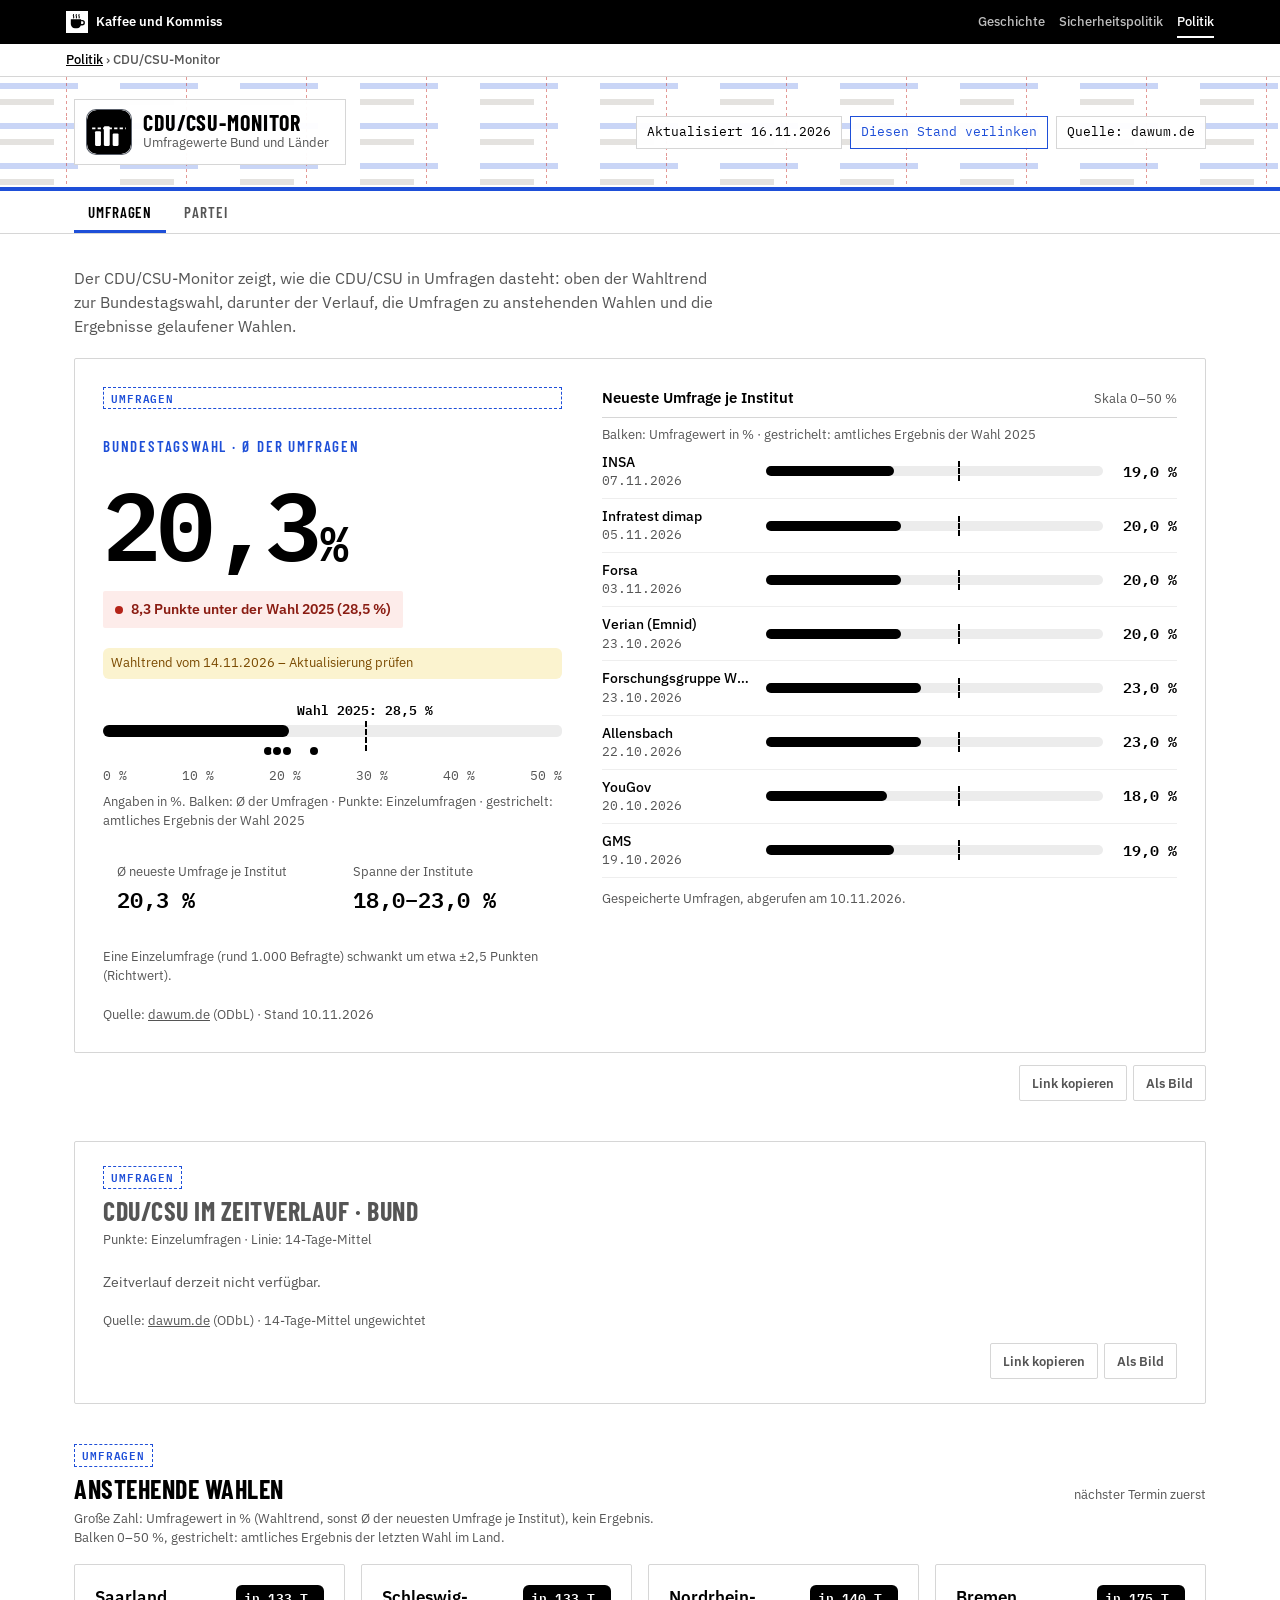
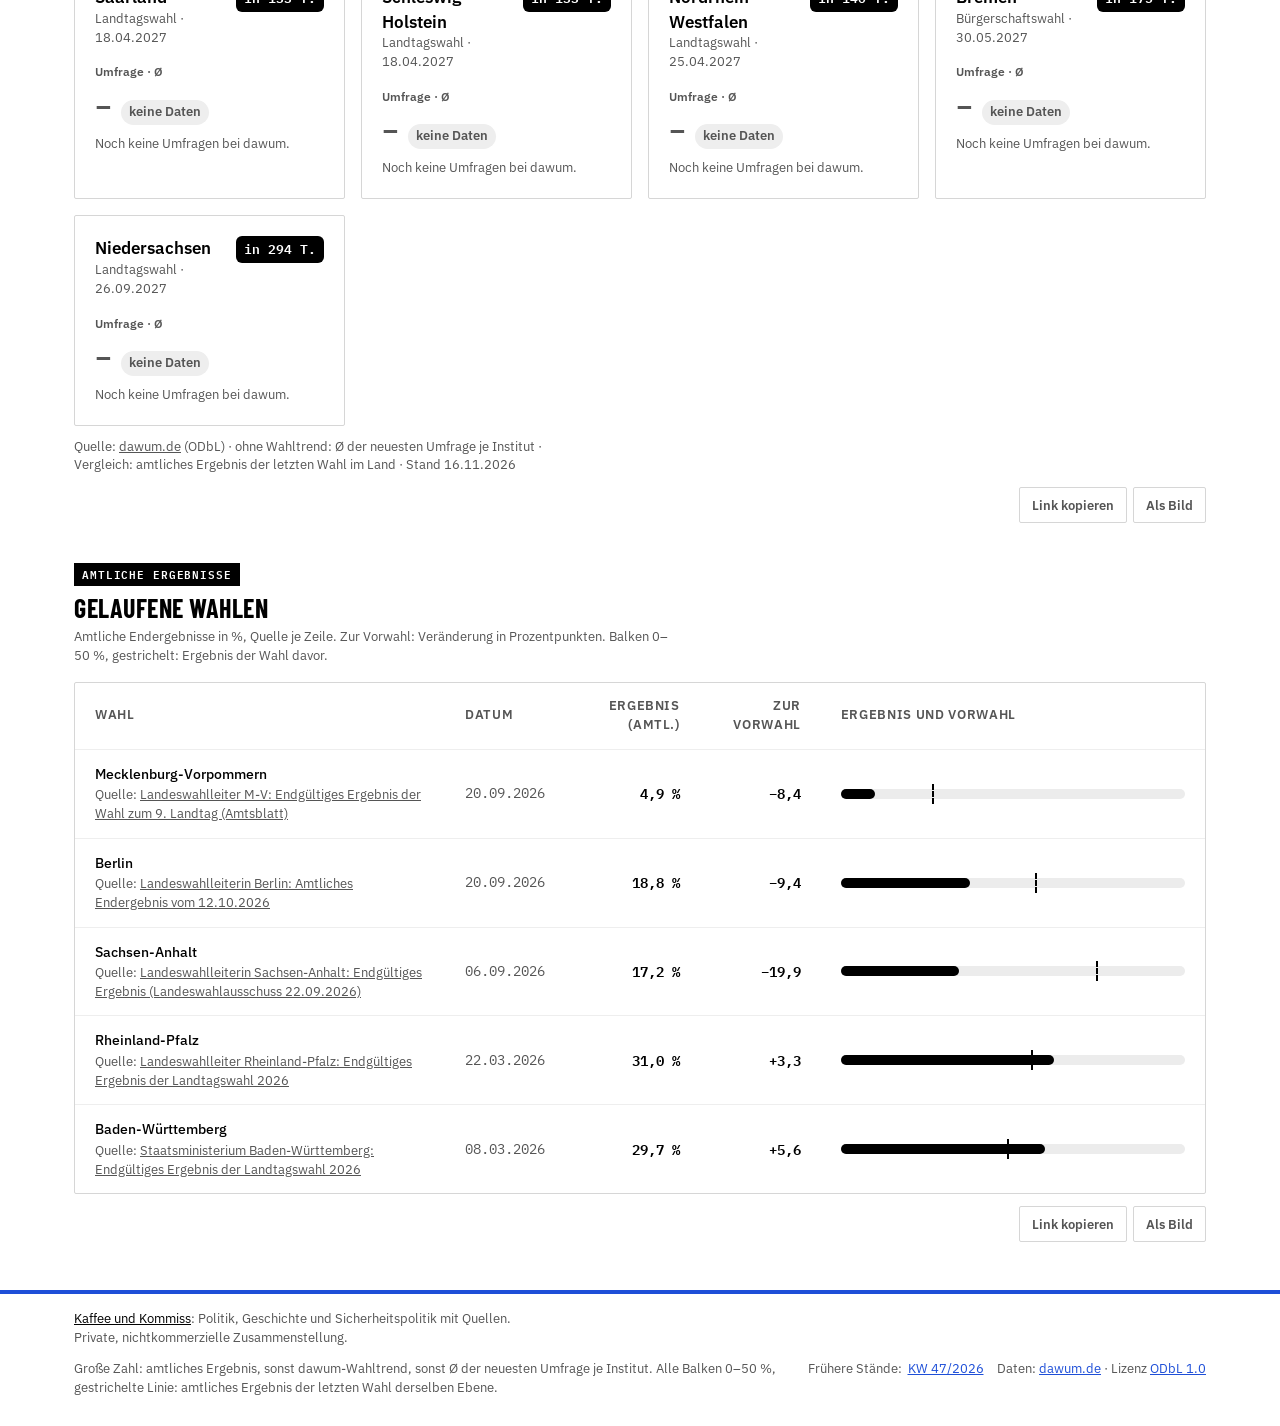
==== commit 81ae1a2a: "Diagramme eindeutig beschriften: Umfrage, amtliches Ergebnis, Chronik Kennzeichen je Diagramm, Einhe" ====
--- a/index.html
+++ b/index.html
@@ -133,6 +133,9 @@
   .liste .lkopf{display:flex;justify-content:space-between;align-items:baseline;padding-bottom:8px;border-bottom:1px solid var(--line)}
   .liste .lkopf h3{margin:0;font-size:15px;font-weight:600}
   .liste .lkopf .skl{font-size:13px;color:var(--mute)}
+  .liste .llegende{margin:8px 0 0;font-size:13px;color:var(--mute)}
+  .abschnitt-legende{margin:6px 0 0;font-size:13px;color:var(--mute);max-width:46em}
+  .kachel .wart{font-size:12px;font-weight:600;color:var(--mute);margin-top:6px}
   .inst-zeile{display:grid;grid-template-columns:150px 1fr 60px;align-items:center;gap:14px;padding:7px 0;border-bottom:1px solid var(--hair)}
   .inst-zeile .nam{font-weight:500;font-size:14px;white-space:nowrap;overflow:hidden;text-overflow:ellipsis}
   .inst-zeile .dat{font-family:var(--mono);font-size:13px;color:var(--mute)}
@@ -240,7 +243,7 @@
   }
 .einstieg{margin:0 0 -20px;max-width:40em;color:var(--mute);font-size:16px;line-height:1.5}
 </style>
-<link rel="stylesheet" href="bereich.css?v=2">
+<link rel="stylesheet" href="bereich.css?v=3">
 </head>
 <body>
 <div class="kk-leiste"><div class="kk-in">
@@ -280,23 +283,28 @@
   <section id="bund-hero" aria-labelledby="bund-titel" data-teilen="Bundestagswahl"></section>
 
   <section id="bund-verlauf" class="karte verlauf" aria-labelledby="verlauf-titel" data-teilen="Zeitverlauf Bund" hidden>
+    <span class="art umfrage">Umfragen</span>
     <h2 id="verlauf-titel">CDU/CSU im Zeitverlauf · Bund</h2>
     <p class="sub" id="verlauf-sub">Punkte: Einzelumfragen · Linie: 14-Tage-Mittel</p>
     <div id="verlauf-chart" class="fv-chart"></div>
-    <p class="fv-quelle">Quelle: <a href="https://dawum.de/Bundestag/" rel="noopener">dawum.de</a> · 14-Tage-Mittel ungewichtet</p>
+    <p class="fv-quelle" id="verlauf-quelle">Quelle: <a href="https://dawum.de/Bundestag/" rel="noopener">dawum.de</a> (ODbL) · 14-Tage-Mittel ungewichtet</p>
   </section>
 
   <section id="anstehend" aria-labelledby="anstehend-titel" data-teilen="Anstehende Wahlen">
+    <span class="art umfrage">Umfragen</span>
     <div class="kopfzeile">
       <h2 id="anstehend-titel">Anstehende Wahlen</h2>
       <span class="hint">nächster Termin zuerst</span>
     </div>
+    <p class="abschnitt-legende">Große Zahl: Umfragewert in % (Wahltrend, sonst Ø der neuesten Umfrage je Institut), kein Ergebnis. Balken 0–50 %, gestrichelt: amtliches Ergebnis der letzten Wahl im Land.</p>
     <div class="kacheln" id="anstehend-grid" style="margin-top:16px"></div>
-    <p class="quelle">Quelle: <a href="https://dawum.de" rel="noopener">dawum.de</a> (ODbL) · ohne Wahltrend: Ø der neuesten Umfrage je Institut · Vergleich: amtliches Ergebnis der letzten Wahl im Land</p>
+    <p class="quelle">Quelle: <a href="https://dawum.de" rel="noopener">dawum.de</a> (ODbL) · ohne Wahltrend: Ø der neuesten Umfrage je Institut · Vergleich: amtliches Ergebnis der letzten Wahl im Land<span id="anstehend-stand"></span></p>
   </section>
 
   <section id="gelaufen" aria-labelledby="gelaufen-titel" data-teilen="Gelaufene Wahlen" data-quelle="amtliche Endergebnisse der Landeswahlleitungen" hidden>
+    <span class="art amtlich">Amtliche Ergebnisse</span>
     <div class="kopfzeile"><h2 id="gelaufen-titel">Gelaufene Wahlen</h2></div>
+    <p class="abschnitt-legende">Amtliche Endergebnisse in %, Quelle je Zeile. Zur Vorwahl: Veränderung in Prozentpunkten. Balken 0–50 %, gestrichelt: Ergebnis der Wahl davor.</p>
     <div class="karte tabelle" id="gelaufen-tabelle" style="margin-top:16px"></div>
   </section>
 </main>
@@ -480,6 +488,10 @@
     return '';
   }
 
+  // Kennzeichen über jedem Diagramm: Umfrage oder amtliches Ergebnis (Gestaltung in bereich.css).
+  const artMarke = (art) => art === 'amtlich'
+    ? '<span class="art amtlich">Amtliches Ergebnis</span>' : '<span class="art umfrage">Umfragen</span>';
+
   const gruppen = gruppiereEbenen(data.ebenen || [], NOW);
 
   // ---------- Bund-Hero ----------
@@ -506,6 +518,7 @@
 
     heroEl.innerHTML = `<div class="karte hero">
       <div class="zahlen">
+        ${artMarke(lz.art === 'ergebnis' ? 'amtlich' : 'umfrage')}
         <h2 class="ueberschrift" id="bund-titel">${esc(bund.name)} · ${
           lz.art === 'trend' ? 'Wahltrend' : lz.art === 'ergebnis' ? 'Amtliches Ergebnis' : 'Ø der Umfragen'}</h2>
         <div class="leitzahl">
@@ -521,7 +534,7 @@
             ${balken(lz.wert, ref, (ref ? '<div class="marklbl">Wahl ' + esc(ref.jahr) + ': ' + pz(ref.wert) + '</div>' : '') + punkte)}
           </div>
           <div class="achse"><span>0 %</span><span>10 %</span><span>20 %</span><span>30 %</span><span>40 %</span><span>50 %</span></div>
-          <div class="legende">Balken: ${lz.art === 'trend' ? 'Wahltrend' : 'Leitzahl'} · Punkte: Einzelumfragen${ref ? ' · gestrichelt: Ergebnis der Wahl ' + esc(ref.jahr) : ''}</div>
+          <div class="legende">Angaben in %. Balken: ${lz.art === 'trend' ? 'Wahltrend (Umfragen)' : lz.art === 'ergebnis' ? 'amtliches Ergebnis' : 'Ø der Umfragen'} · Punkte: Einzelumfragen${ref ? ' · gestrichelt: amtliches Ergebnis der Wahl ' + esc(ref.jahr) : ''}</div>
         </div>
         <dl class="kennzahlen">
           <div><dt>Ø neueste Umfrage je Institut</dt><dd>${lz.avg == null ? '–' : pz(lz.avg)}</dd></div>
@@ -539,6 +552,7 @@
           <div class="lkopf">
             <h3>Neueste Umfrage je Institut</h3><span class="skl">Skala 0–50 %</span>
           </div>
+          <p class="llegende">Balken: Umfragewert in %${ref ? ' · gestrichelt: amtliches Ergebnis der Wahl ' + esc(ref.jahr) : ''}</p>
           ${rows.length ? rows.slice().sort((a, b) => (b.datum || '').localeCompare(a.datum || '')).map((r) =>
             `<div class="inst-zeile">
                <div><div class="nam">${esc(r.institut)}</div><div class="dat">${dfmt(r.datum)}</div></div>
@@ -584,8 +598,17 @@
     }
     const linie = gleitendesMittel(punkte, FENSTER);
     const sub = document.getElementById('verlauf-sub');
-    if(sub) sub.textContent = `Letzte ${TAGE} Tage · Punkte: Einzelumfragen · `
-      + `Linie: ${FENSTER}-Tage-Mittel`;
+    // Zeitraum und Stand als Datum, nicht nur "letzte 90 Tage": ein Screenshot muss
+    // auch Wochen später noch sagen, welches Fenster er zeigt.
+    const refV = vw(bund);
+    const bisT = NOW || new Date();
+    const vonT = new Date(Date.UTC(bisT.getUTCFullYear(), bisT.getUTCMonth(), bisT.getUTCDate()) - TAGE * 864e5);
+    const isoT = (t) => new Date(t).toISOString().slice(0, 10);
+    if(sub) sub.textContent = `Umfragewerte Bundestagswahl in %, ${dfmt(isoT(vonT))}–${dfmt(isoT(bisT))} `
+      + `(letzte ${TAGE} Tage) · Punkte: Einzelumfragen · Linie: ${FENSTER}-Tage-Mittel`
+      + (refV ? ` · gestrichelt: amtliches Ergebnis ${refV.jahr}` : '');
+    const vq = document.getElementById('verlauf-quelle');
+    if(vq) vq.append(` · letzte Umfrage vom ${dfmt(isoT(punkte[punkte.length - 1].t))}`);
 
     const NS = 'http://www.w3.org/2000/svg';
     const el = (n, a, eltern) => { const e = document.createElementNS(NS, n);
@@ -664,7 +687,7 @@
       // Beschriftung der letzten Wahl erst nach den Punkten zeichnen: so liegt ihr Hof
       // über den Umfragepunkten und die Angabe bleibt auch am Handy lesbar.
       if(ref) el('text', {x: ml + 4, y: Y(ref.wert) - 6, 'font-size': 12, 'font-weight': 600,
-        class: 'fv-frei', fill: 'var(--fv-vorwahl)'}, svg).textContent = 'Wahl ' + ref.jahr + ': ' + fmt(ref.wert) + ' %';
+        class: 'fv-frei', fill: 'var(--fv-vorwahl)'}, svg).textContent = 'Wahl ' + ref.jahr + ' (amtlich): ' + fmt(ref.wert) + ' %';
 
       const letzte = linie[linie.length - 1];
       el('text', {x: Math.min(X(letzte.t) + 6, W - 4), y: Y(letzte.v), dy: '0.32em',
@@ -758,6 +781,7 @@
         </div>
         ${tage != null ? `<span class="tage">in ${tage} T.</span>` : ''}
       </div>
+      <div class="wart">${lz.art === 'ergebnis' ? 'Amtliches Ergebnis' : lz.art === 'trend' ? 'Umfrage · Wahltrend' : 'Umfrage · Ø'}</div>
       <div class="wert">
         <span class="num">${lz.wert == null ? '–' : pz(lz.wert)}</span>
         <span class="pill ${h.status}">${esc(datenhinweis ? 'nicht ausgewiesen' : h.kurz)}</span>
@@ -780,8 +804,8 @@
     document.getElementById('gelaufen-tabelle').innerHTML = `<table>
       <thead><tr>
         <th>Wahl</th><th>Datum</th>
-        <th style="text-align:right">Ergebnis</th>
-        ${mitTrend ? '<th style="text-align:right">Letzter Trend</th>' : ''}
+        <th style="text-align:right">Ergebnis (amtl.)</th>
+        ${mitTrend ? '<th style="text-align:right">Letzter Wahltrend (Umfrage)</th>' : ''}
         <th class="vgl" style="text-align:right">Zur Vorwahl</th>
         <th class="abstand">Ergebnis und Vorwahl</th>
       </tr></thead>
@@ -798,7 +822,7 @@
         return `<tr id="zeile-${esc(e.id)}">
           <td class="wahl">${esc(teileName(e.name).land)}${beleg}</td>
           <td class="mono">${dfmt(e.wahltermin)}</td>
-          <td class="erg">${lz.wert != null ? pz(lz.wert) + (erg.vorlaeufig ? ' *' : '') : '–'}${vgl
+          <td class="erg">${lz.wert != null ? pz(lz.wert) + (lz.art !== 'ergebnis' ? ' (Umfrage)' : erg.vorlaeufig ? ' *' : '') : '–'}${vgl
             ? '<span class="vgl-kurz">' + vgl + ' zu ' + esc(vw(e).jahr) + '</span>' : ''}</td>
           ${mitTrend ? `<td class="trend">${t.wert != null ? pz(t.wert) : '–'}</td>` : ''}
           <td class="vgl" title="${vgl ? 'Wahl ' + esc(vw(e).jahr) + ': ' + pz(vw(e).wert) : ''}">${vgl || '–'}</td>
@@ -808,6 +832,13 @@
       ${gelaufen.some((e) => (e.wahlergebnis || {}).vorlaeufig)
         ? '<p class="basis" style="padding:0 20px 14px">* vorläufiges amtliches Ergebnis</p>' : ''}`;
   }
+
+  const standSeite = SNAP ? 'Momentaufnahme ' + kwText(SNAP) : data.erstellt ? 'Stand ' + dfmt(data.erstellt) : '';
+  const ast = document.getElementById('anstehend-stand');
+  // Die Kacheln zeigen live abgerufene Umfragen, wenn dawum erreichbar war – dann gilt deren Stand.
+  const liveStand = !SNAP && db && db.Database && db.Database.Last_Update;
+  if(ast) ast.textContent = liveStand ? ' · Umfragen live, Datenbank-Stand ' + dfmt(liveStand)
+    : standSeite ? ' · ' + standSeite : '';
 
   // Link- und Bild-Knöpfe erst jetzt: die Abschnitte sind gerendert, und ein #Anker
   // aus einem geteilten Link kann angesprungen werden.
--- a/basis.css
+++ b/basis.css
@@ -45,6 +45,13 @@
 .kk-schild{display:inline-flex;align-items:center;gap:12px;background:var(--kk-schild);padding:10px 16px 10px 12px;border:1px solid var(--kk-linie);color:var(--kk-tinte);text-decoration:none}
 .kk-name{font:700 22px/1.05 var(--kk-titel);text-transform:uppercase;letter-spacing:.04em}
 .kk-unter{font:400 13px/1.35 var(--kk-text);color:var(--kk-grau)}
+/* Handy: Kopfband flacher, damit Hauptinhalt früher sichtbar ist (Arbeitspaket 3, 22.11.2026).
+   Gilt für beide Kopfbauarten (.kk-kopf und header.top). :root:root hebt die Spezifität über die
+   seiteneigenen Regeln in style.css/bereich.css, die nach basis.css geladen werden. Desktop unverändert. */
+@media (max-width:640px){
+  :root:root .kk-kopf .kk-in,:root:root .kk-kopf .wrap,:root:root header.top>.wrap{padding-top:12px;padding-bottom:12px;row-gap:8px}
+  :root:root .kk-schild,:root:root header.top .marke{padding:7px 12px 7px 10px}
+}
 
 /* Fuß */
 .kk-fuss{border-top:4px solid var(--kk-akzent);background:var(--kk-papier);color:var(--kk-grau);font:400 13px/1.5 var(--kk-text)}
--- a/bereich.css
+++ b/bereich.css
@@ -50,3 +50,12 @@
 
 /* Monitorname ist auf der Umfrageseite die Hauptüberschrift (h1) */
 .marke h1.name { margin: 0 }
+
+/* Kennzeichen über Diagrammen (22.11.2026): Umfrage, amtliches Ergebnis oder Chronik.
+   Als Text, nicht nur als Farbe, damit es auch in Graustufen und auf Screenshots eindeutig ist.
+   Umfragen gestrichelt (Schätzung), amtliche Ergebnisse vollflächig (festgestellt). */
+.art { display: inline-block; margin: 0 0 8px; padding: 3px 7px; font: 600 11px/1.3 var(--mono, monospace);
+  letter-spacing: .08em; text-transform: uppercase; border: 1px solid; border-radius: 0; white-space: nowrap }
+.art.umfrage { color: var(--kk-akzent, #1E4FD8); border-style: dashed; background: #FFFFFF }
+.art.amtlich { color: #FFFFFF; background: #000000; border-color: #000000 }
+.art.chronik { color: #555555; border-color: #D6D6D6; background: #FFFFFF }
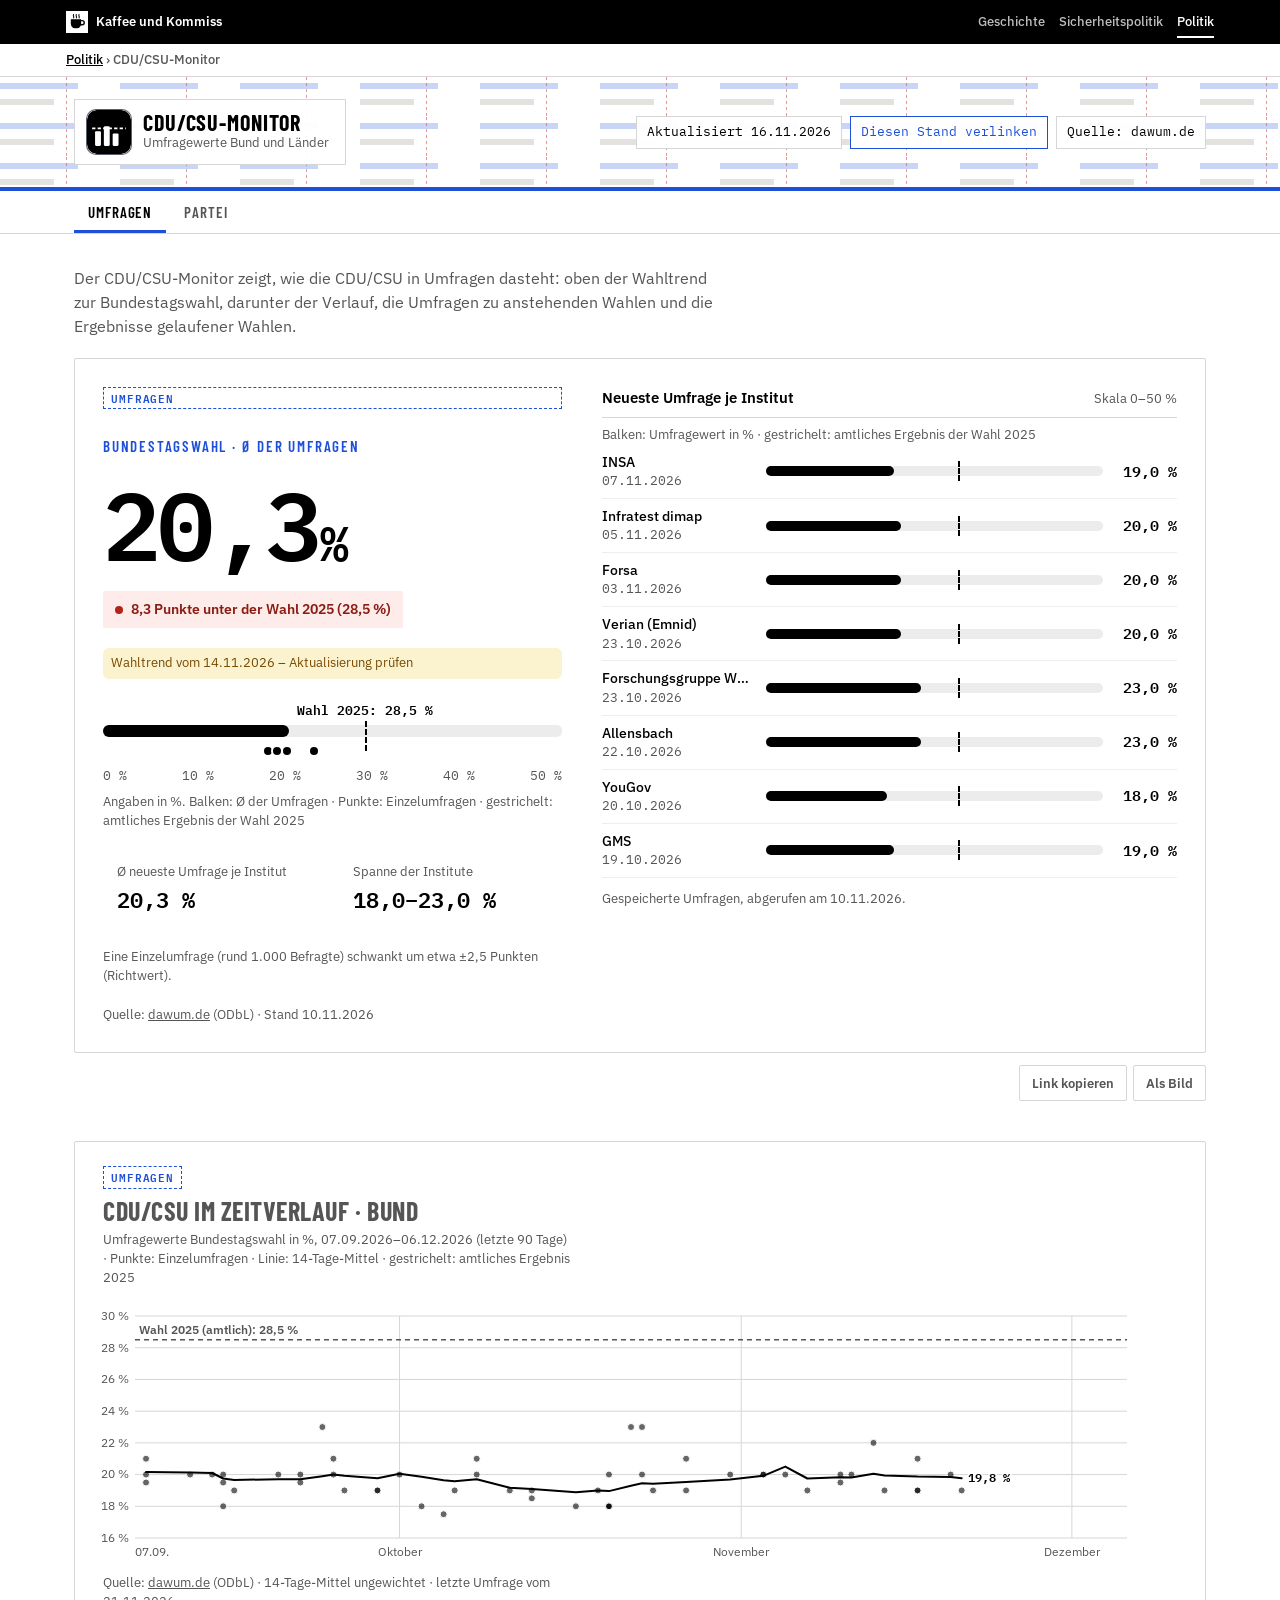
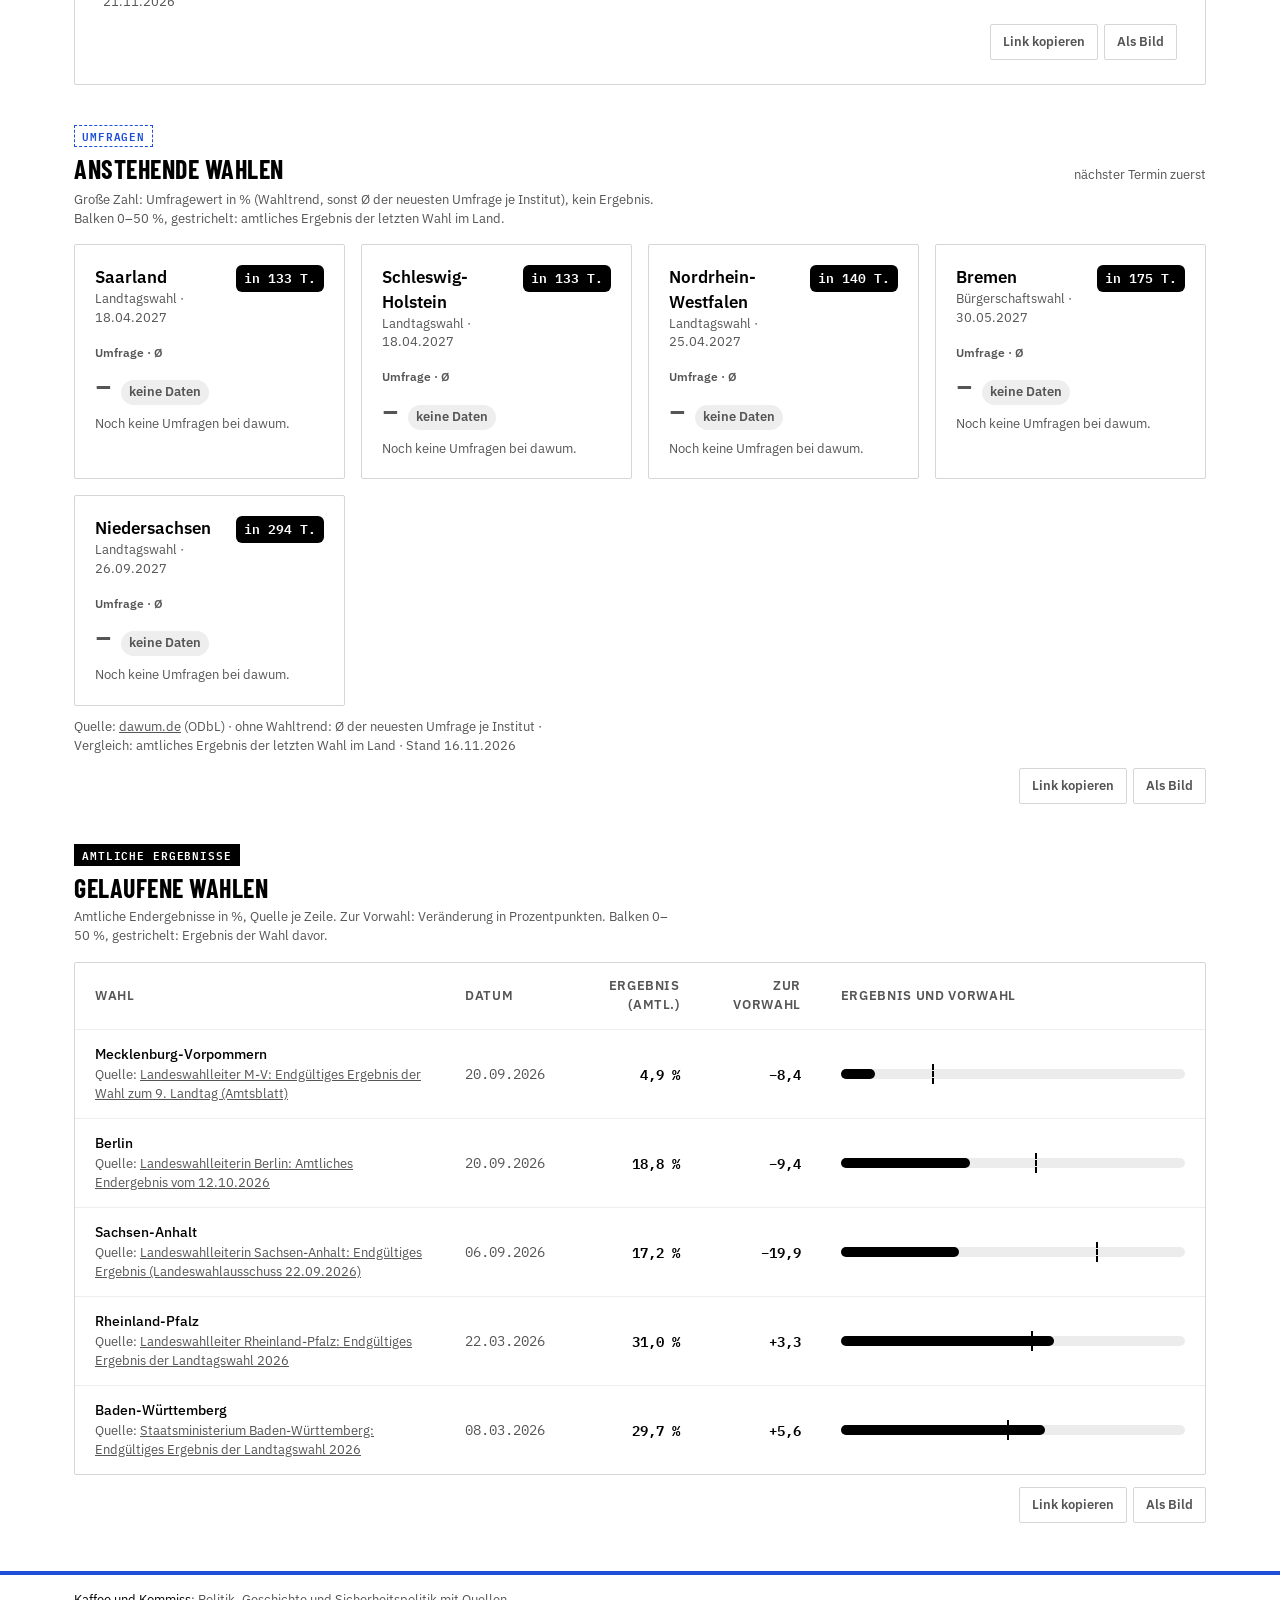
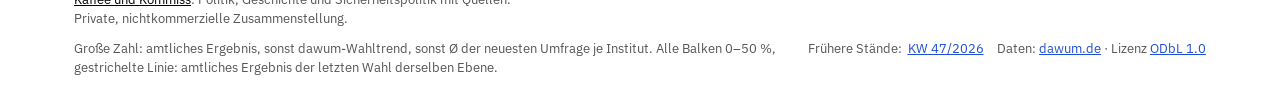
==== commit d1d32ec8: "Quellenlinks: Weiterleitungen und nicht erreichbare Quellen ersetzen Weitergeleitete Adressen auf ih" ====
--- a/index.html
+++ b/index.html
@@ -319,7 +319,7 @@
     <span class="archiv" id="archiv" hidden></span>
     <span>
       Daten: <a href="https://dawum.de" rel="noopener">dawum.de</a> ·
-      Lizenz <a href="https://opendatacommons.org/licenses/odbl/1.0/" rel="noopener">ODbL 1.0</a>
+      Lizenz <a href="https://opendatacommons.org/licenses/odbl/1-0/" rel="noopener">ODbL 1.0</a>
     </span>
   </div>
 </footer>
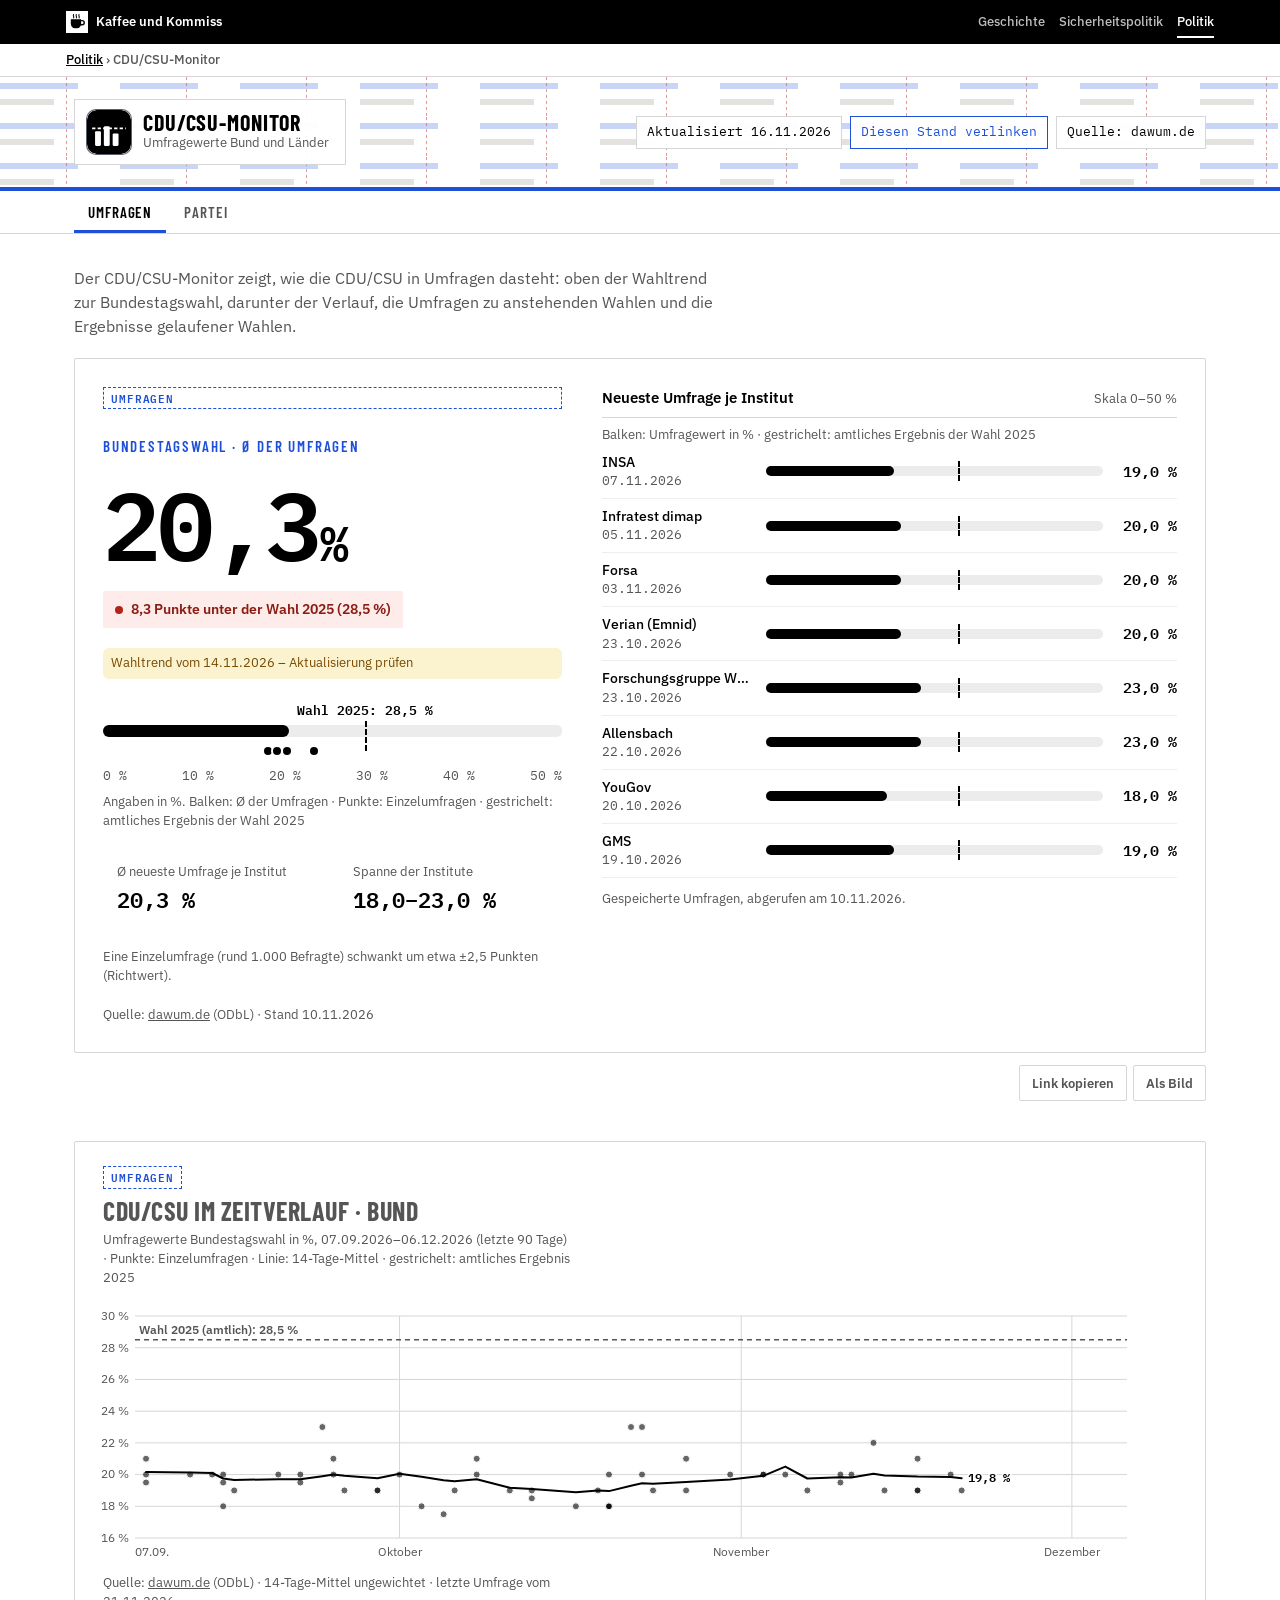
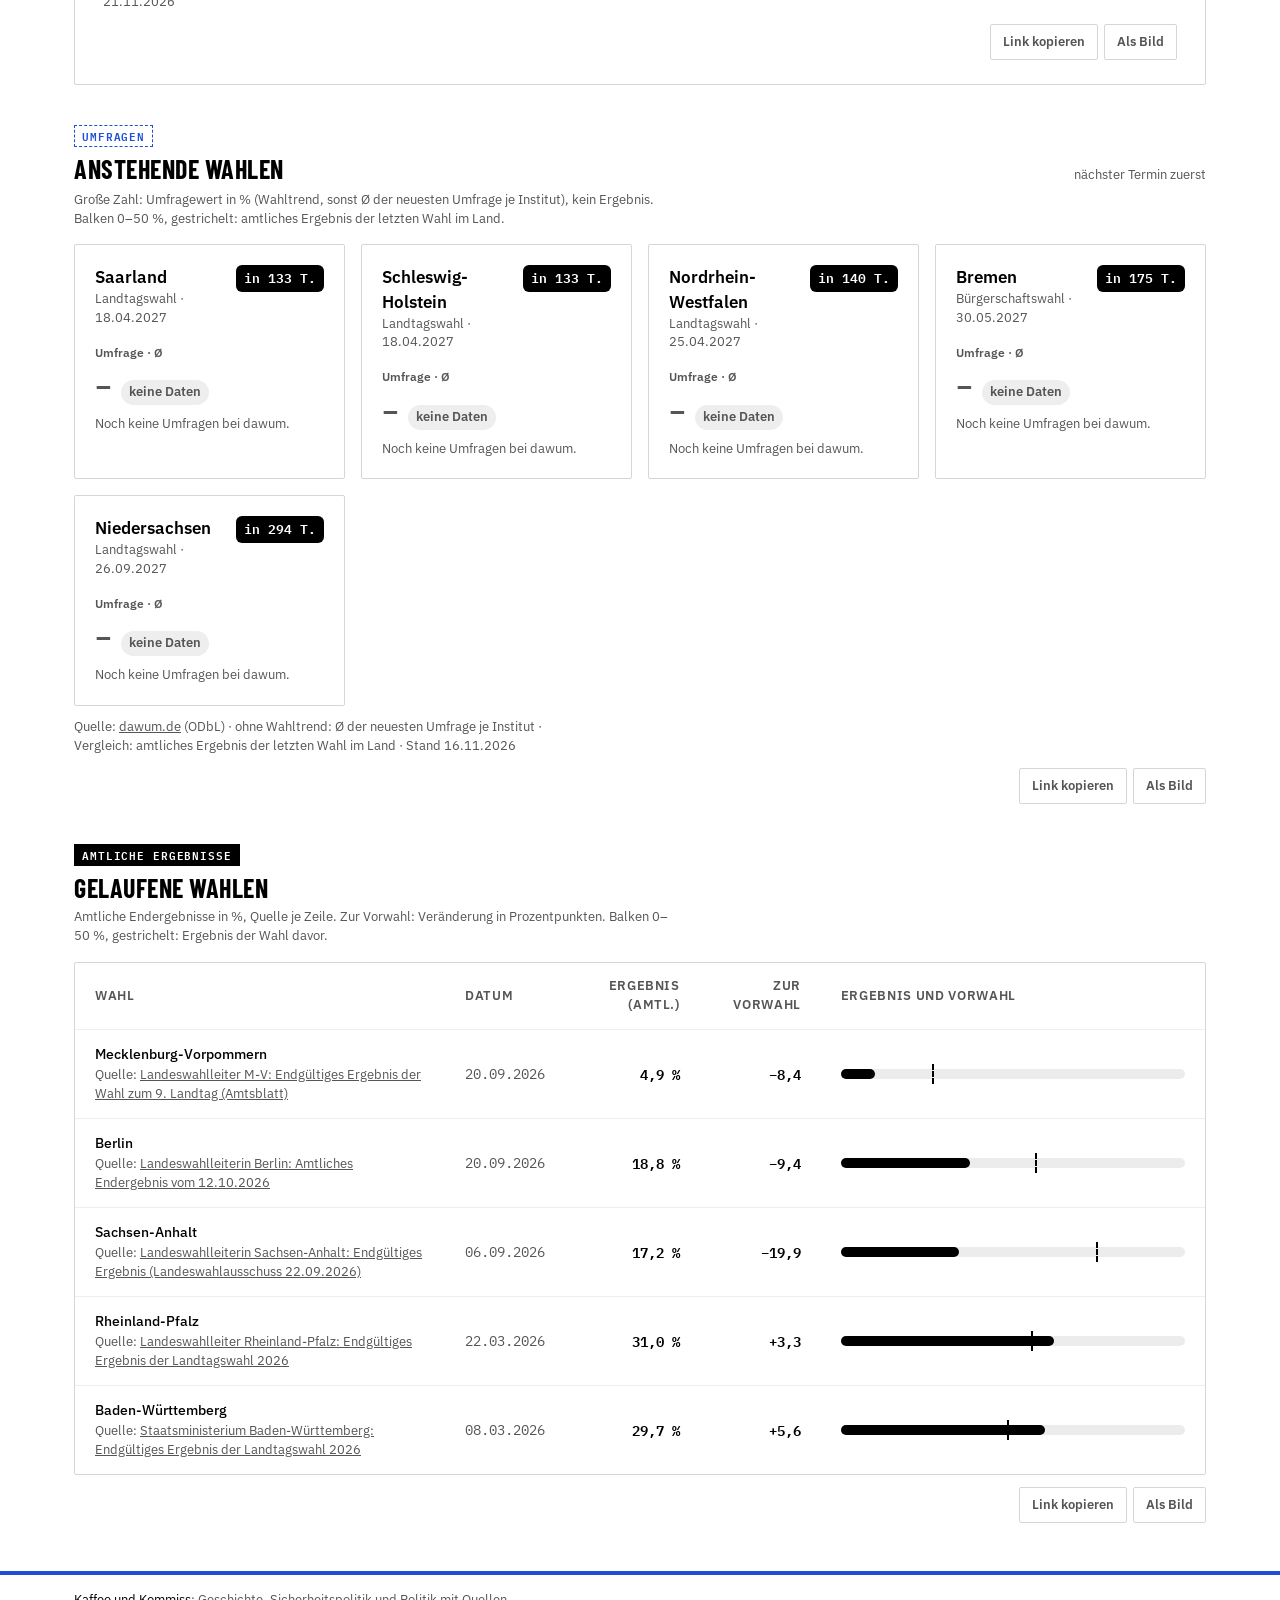
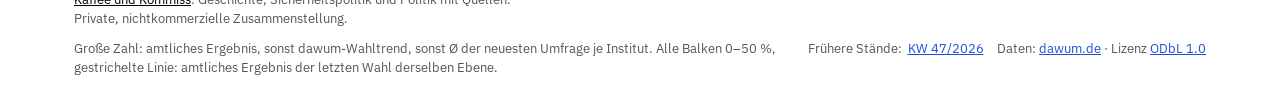
==== commit 2337beb9: "Fußzeile/Untertitel: Reihenfolge Geschichte, Sicherheitspolitik, Politik wie Kopfleiste Co-Authored-" ====
--- a/index.html
+++ b/index.html
@@ -311,7 +311,7 @@
 
 <footer>
   <div class="wrap">
-    <p class="kk-satz"><a href="https://kaffeeundkommiss.github.io/">Kaffee und Kommiss</a>: Politik, Geschichte und Sicherheitspolitik mit Quellen. Private, nichtkommerzielle Zusammenstellung.</p>
+    <p class="kk-satz"><a href="https://kaffeeundkommiss.github.io/">Kaffee und Kommiss</a>: Geschichte, Sicherheitspolitik und Politik mit Quellen. Private, nichtkommerzielle Zusammenstellung.</p>
     <span class="erklaer">
       Große Zahl: amtliches Ergebnis, sonst dawum-Wahltrend, sonst Ø der neuesten Umfrage je Institut.
       Alle Balken 0–50 %, gestrichelte Linie: amtliches Ergebnis der letzten Wahl derselben Ebene.
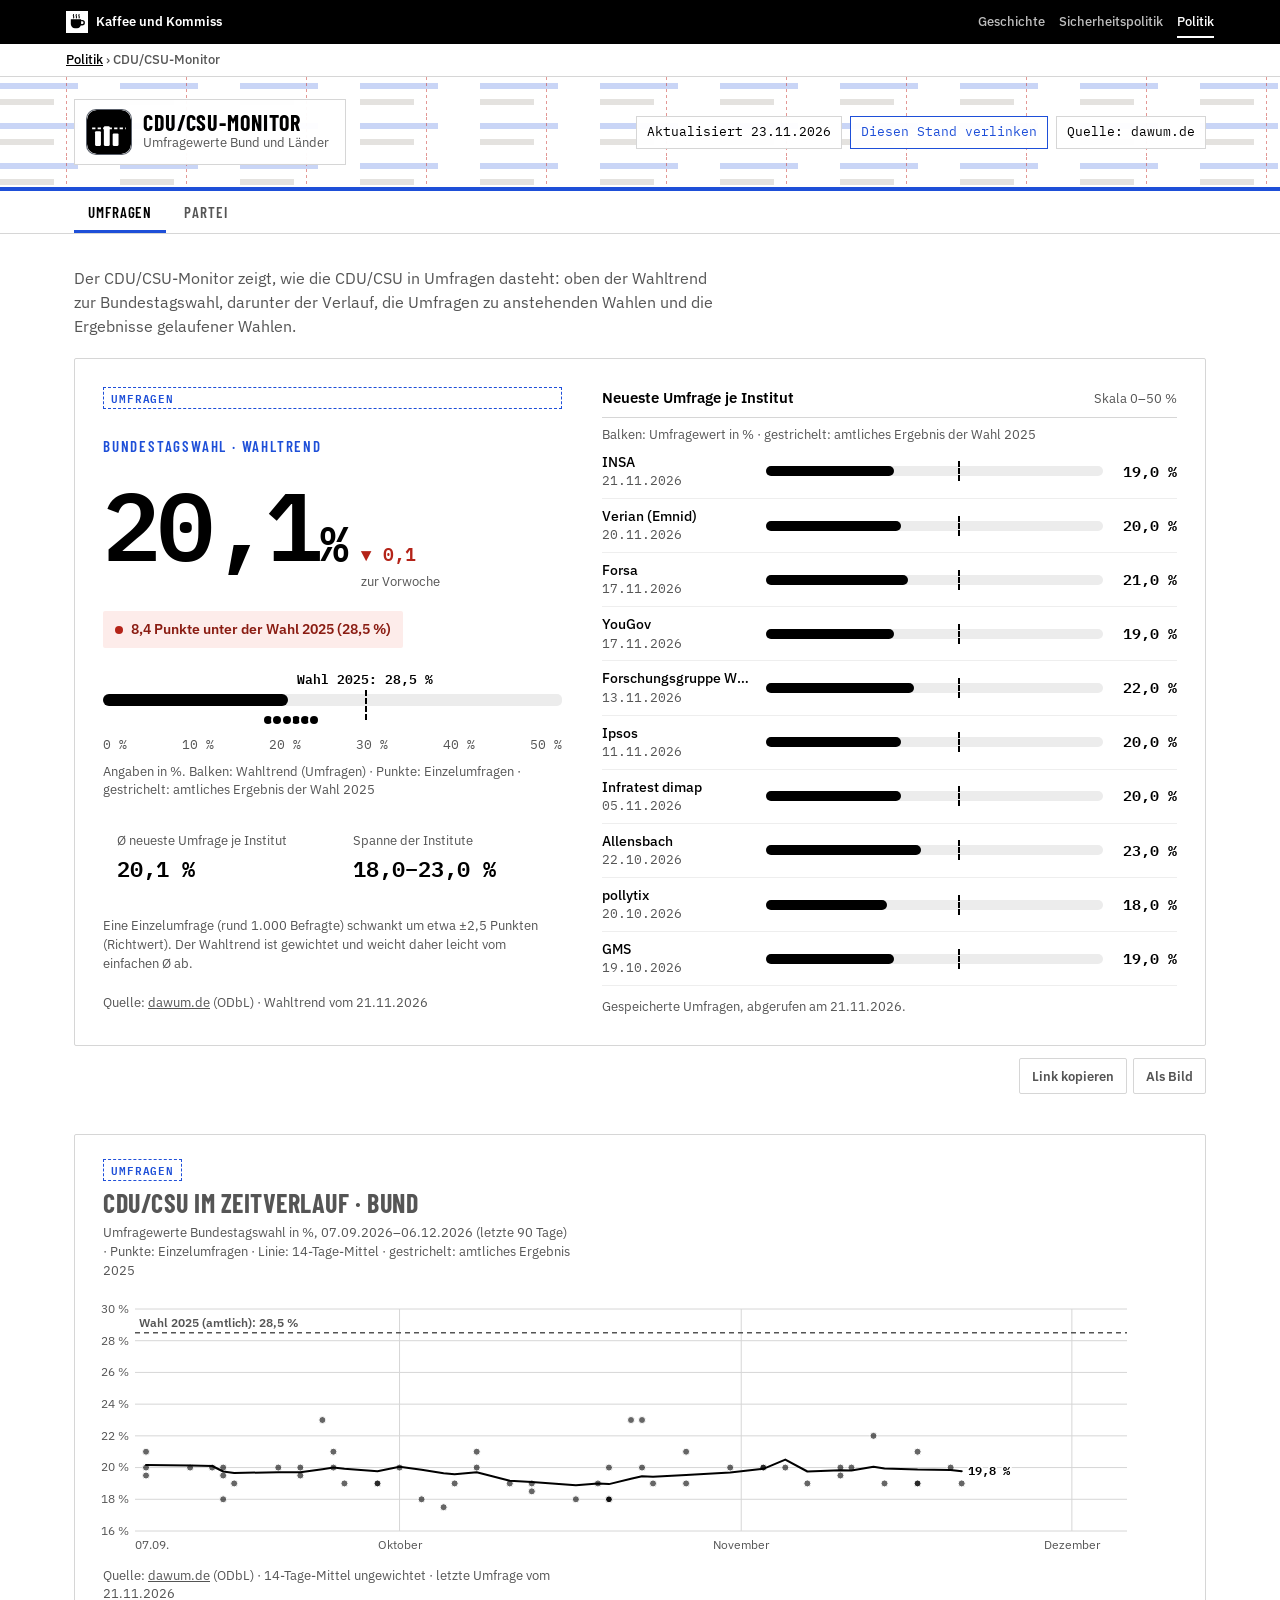
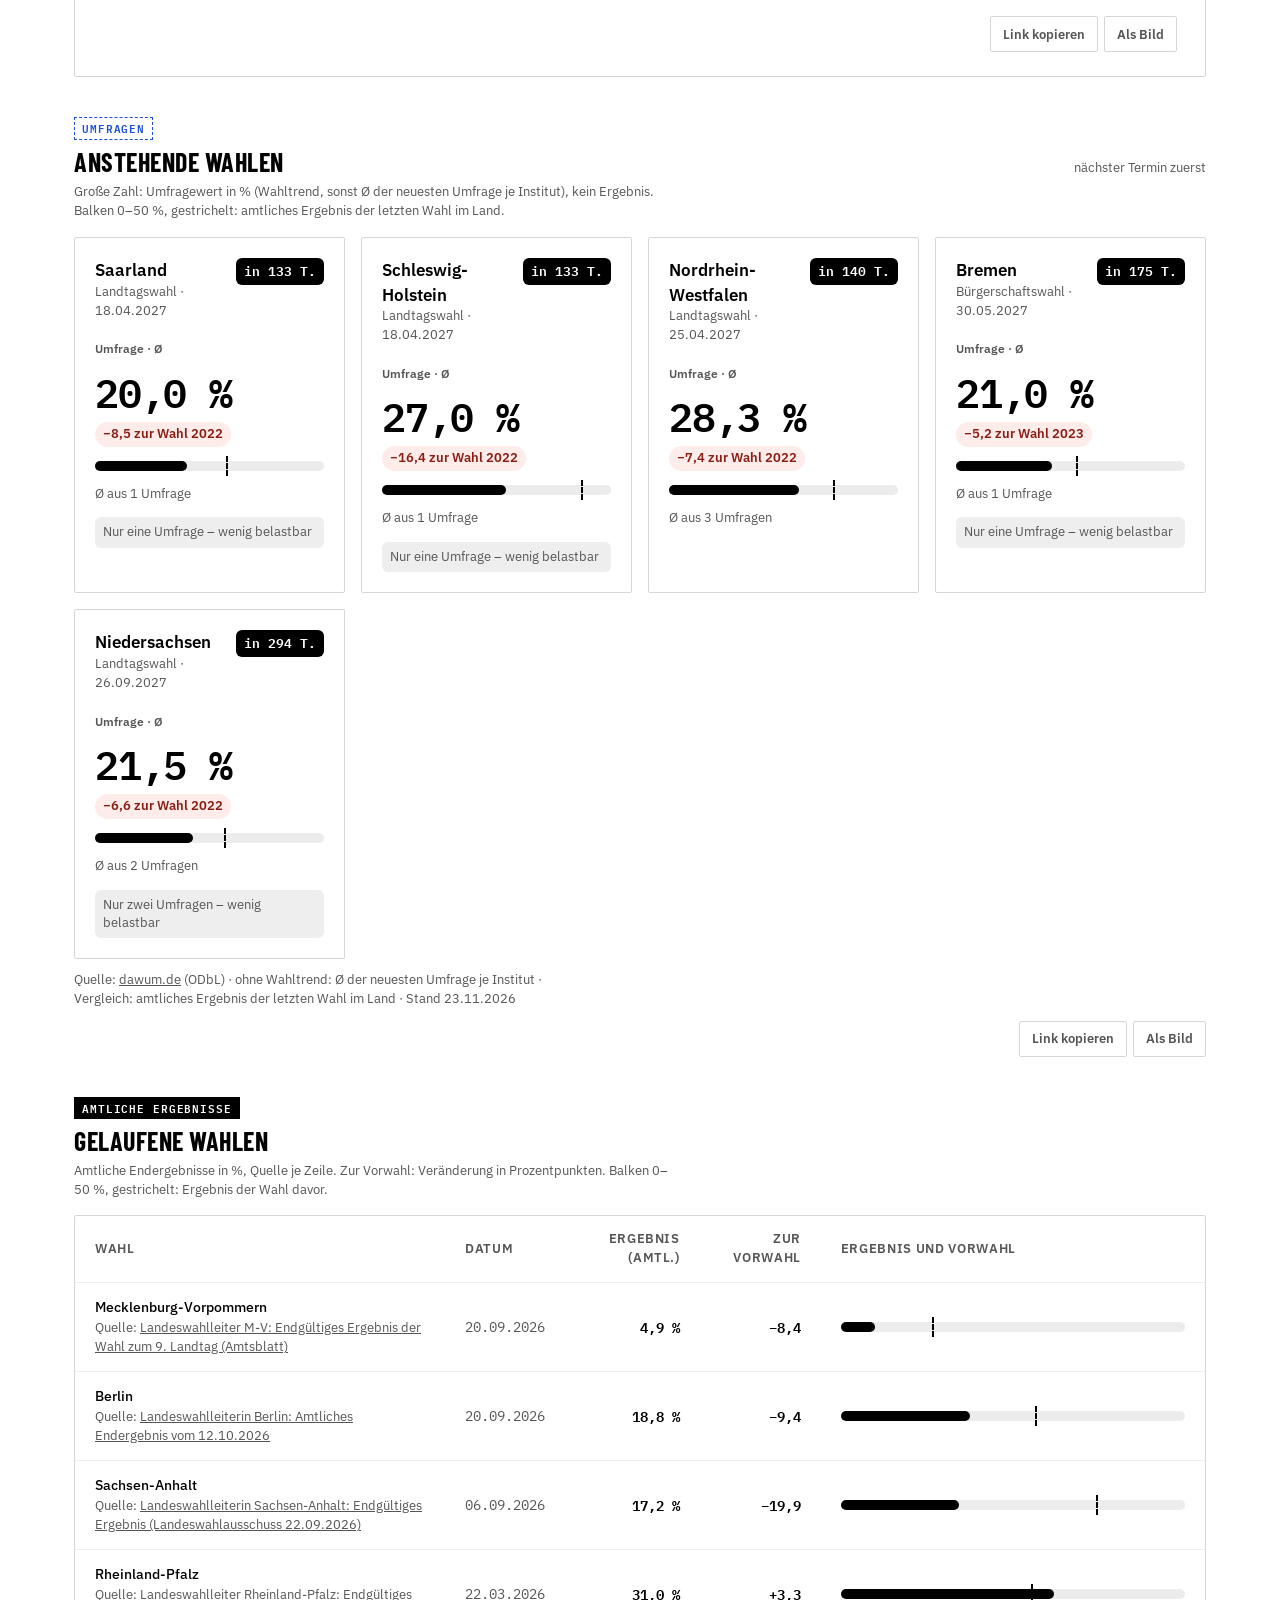
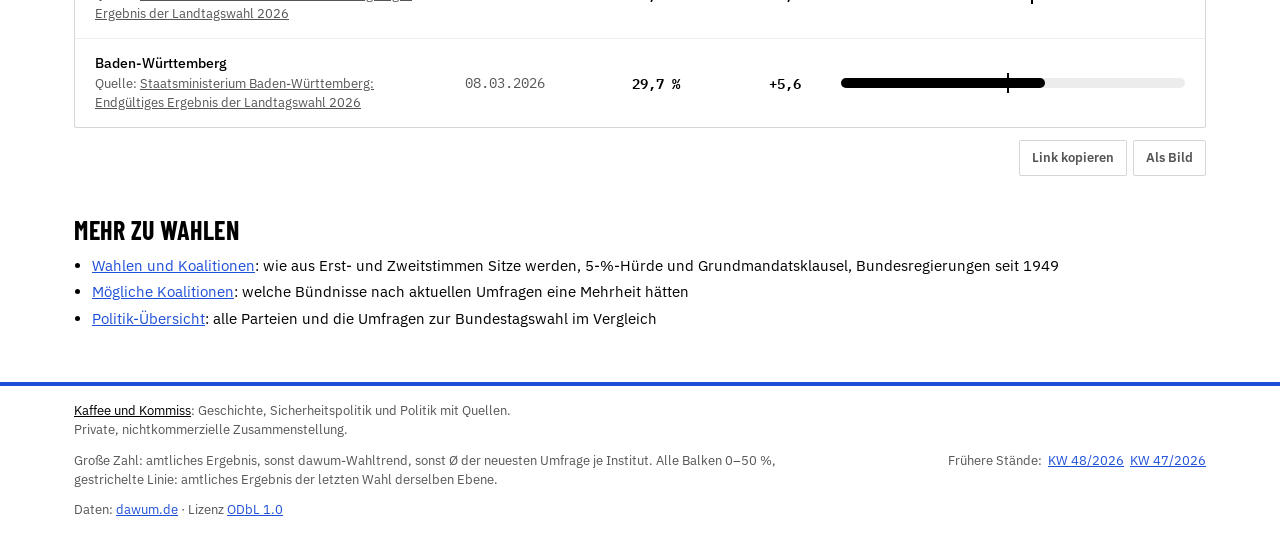
==== commit 4fc1c091: "Abschnitt „Mehr zu Wahlen“ mit Links auf Wahlsystem, Koalitionsrechner und Politik-Übersicht Co-Auth" ====
--- a/index.html
+++ b/index.html
@@ -68,6 +68,8 @@
   .momentaufnahme{margin-bottom:20px;padding:12px 16px;border-radius:10px;background:var(--hinweis-bg);color:var(--hinweis-fg);font-size:14px}
   .momentaufnahme a{color:inherit;font-weight:600}
   .quelle{margin:12px 0 0;font-size:13px;color:var(--mute)}
+  .mehr-liste{margin:10px 0 0;padding-left:1.2em;font-size:15px;line-height:1.5}
+  .mehr-liste li{margin:4px 0}
   .quelle a{color:var(--mute)}
   .abruf{margin:12px 0 0;font-size:13px;color:var(--mute)}
   .abruf a{color:var(--mute)}
@@ -306,6 +308,14 @@
     <div class="kopfzeile"><h2 id="gelaufen-titel">Gelaufene Wahlen</h2></div>
     <p class="abschnitt-legende">Amtliche Endergebnisse in %, Quelle je Zeile. Zur Vorwahl: Veränderung in Prozentpunkten. Balken 0–50 %, gestrichelt: Ergebnis der Wahl davor.</p>
     <div class="karte tabelle" id="gelaufen-tabelle" style="margin-top:16px"></div>
+  </section>
+  <section id="mehr-wahlen" aria-labelledby="mehr-wahlen-titel">
+    <h2 id="mehr-wahlen-titel">Mehr zu Wahlen</h2>
+    <ul class="mehr-liste">
+      <li><a href="https://kaffeeundkommiss.github.io/politik/wahlen/">Wahlen und Koalitionen</a>: wie aus Erst- und Zweitstimmen Sitze werden, 5-%-Hürde und Grundmandatsklausel, Bundesregierungen seit 1949</li>
+      <li><a href="https://kaffeeundkommiss.github.io/politik/koalitionen/">Mögliche Koalitionen</a>: welche Bündnisse nach aktuellen Umfragen eine Mehrheit hätten</li>
+      <li><a href="https://kaffeeundkommiss.github.io/politik/">Politik-Übersicht</a>: alle Parteien und die Umfragen zur Bundestagswahl im Vergleich</li>
+    </ul>
   </section>
 </main>
 
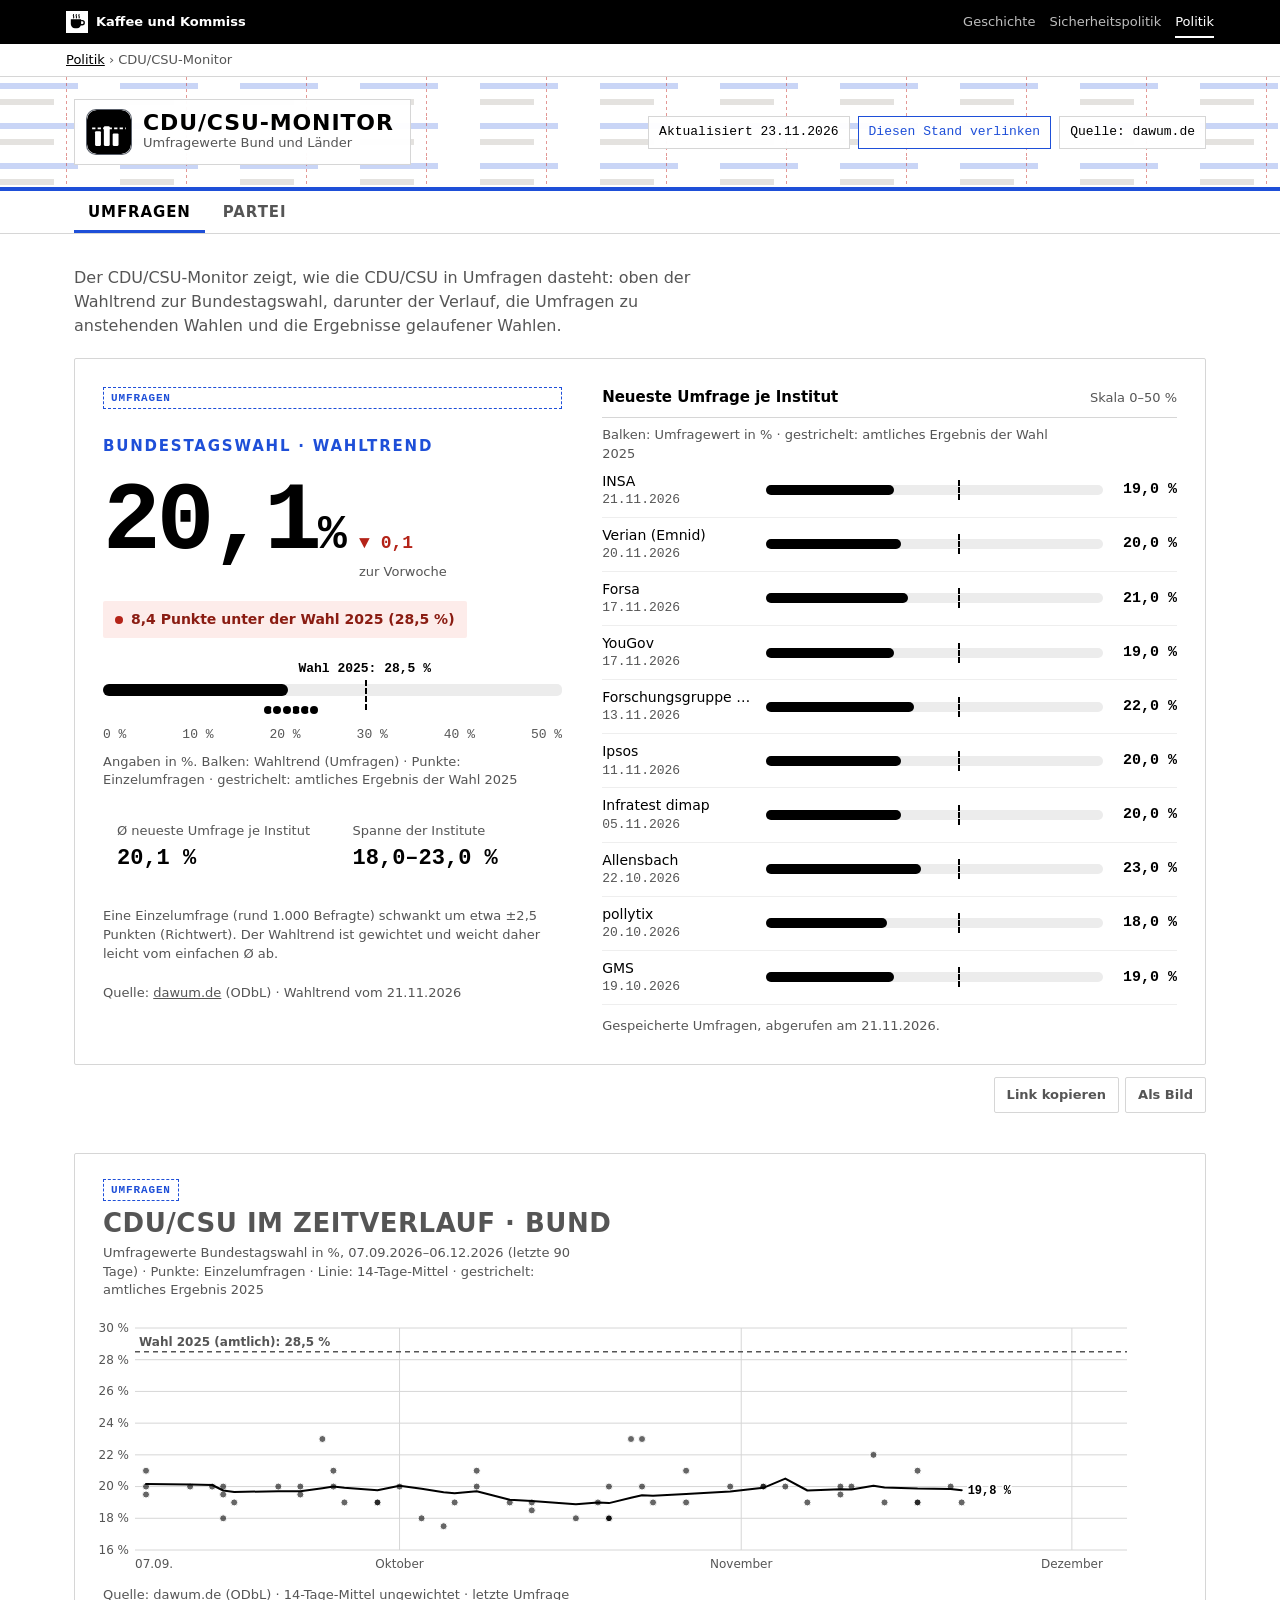
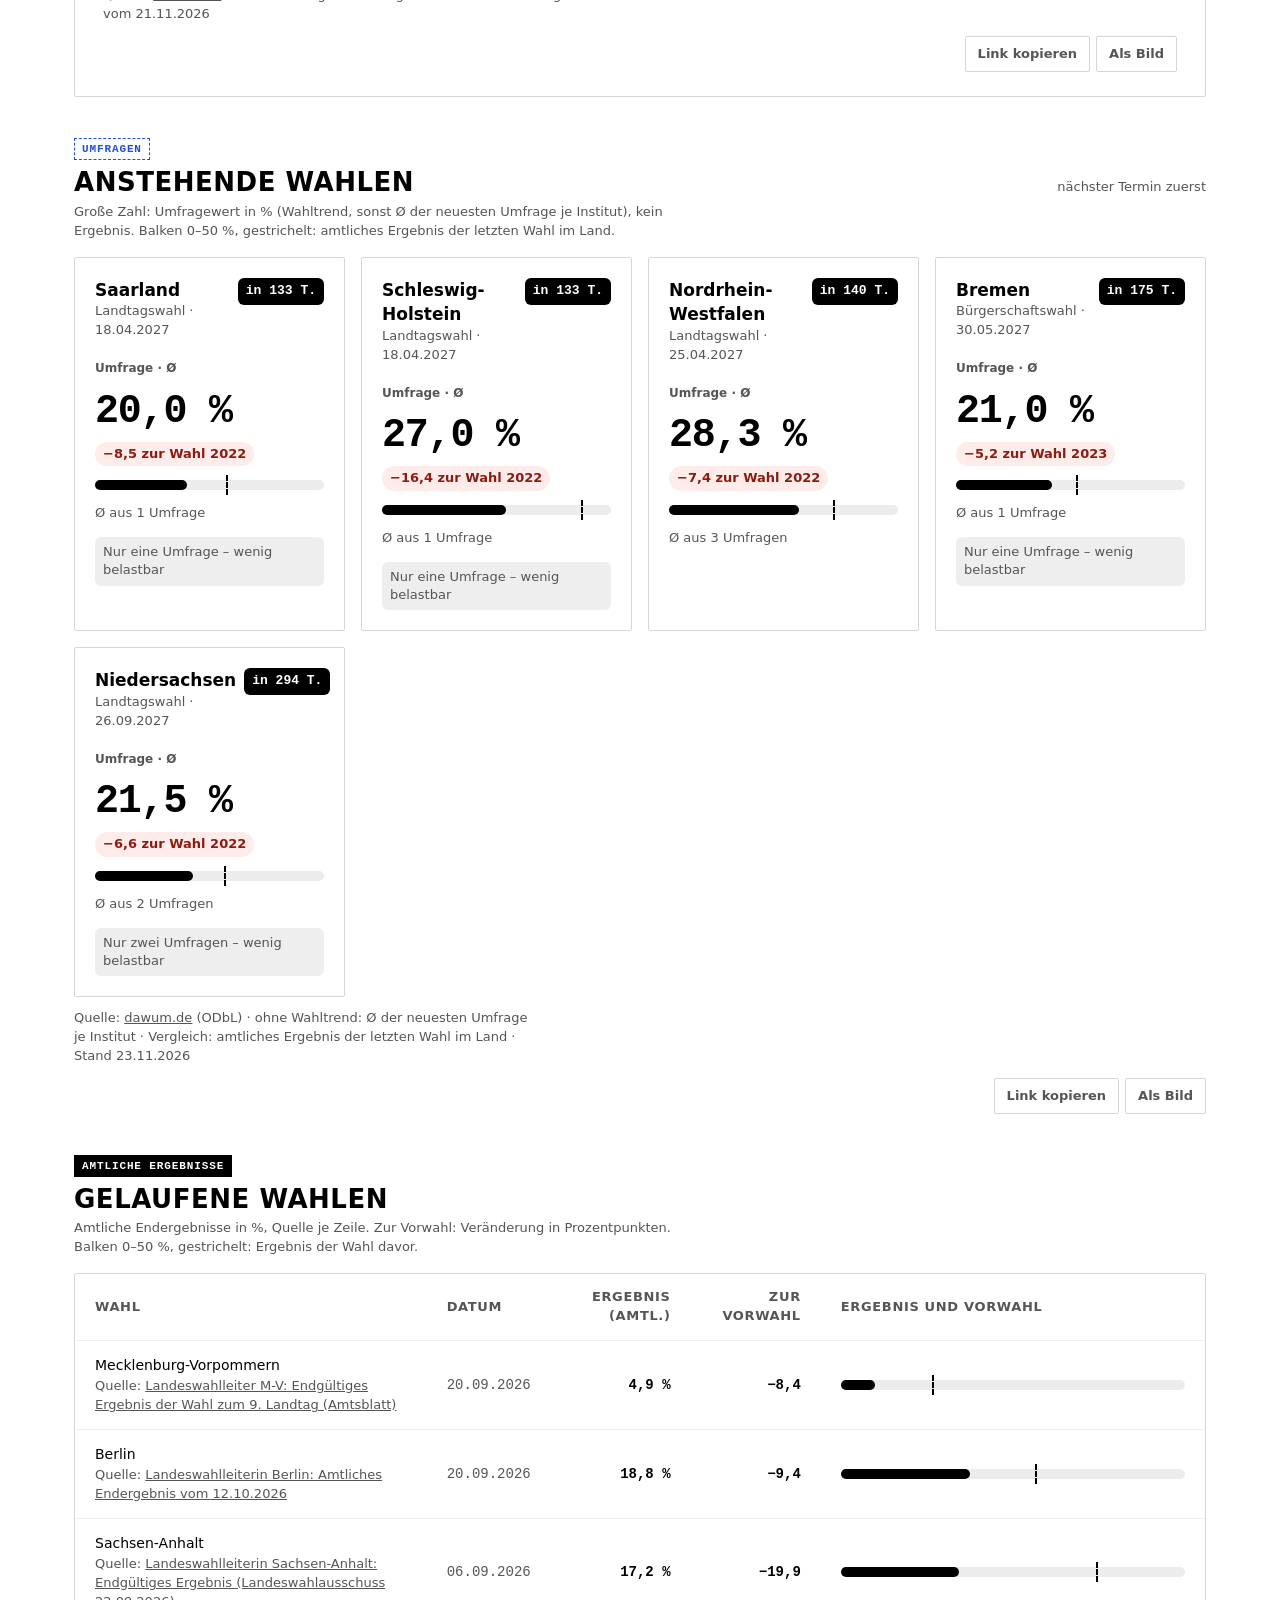
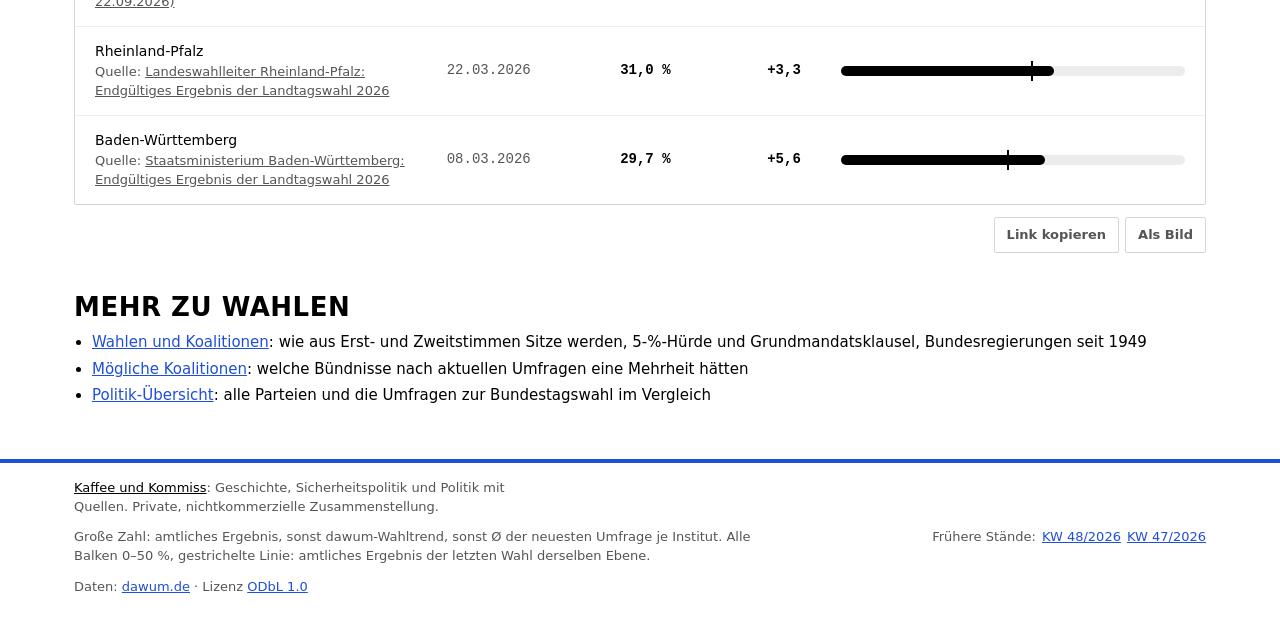
==== commit cd72ef92: "Schriften von kaffeeundkommiss.github.io statt Google Fonts laden Google-Fonts-Links und preconnect " ====
--- a/index.html
+++ b/index.html
@@ -29,9 +29,7 @@
 <meta name="theme-color" content="#000000">
 <meta name="apple-mobile-web-app-title" content="CDU/CSU-Monitor">
 <meta name="apple-mobile-web-app-capable" content="yes">
-<link rel="preconnect" href="https://fonts.googleapis.com">
-<link rel="preconnect" href="https://fonts.gstatic.com" crossorigin>
-<link href="https://fonts.googleapis.com/css2?family=Barlow+Condensed:wght@500;600;700&family=IBM+Plex+Sans:wght@400;500;600;700&family=IBM+Plex+Mono:wght@400;500;600&display=swap" rel="stylesheet">
+<link rel="stylesheet" href="https://kaffeeundkommiss.github.io/schriften/schriften.css">
 <link rel="stylesheet" href="basis.css">
 <style>
   :root{
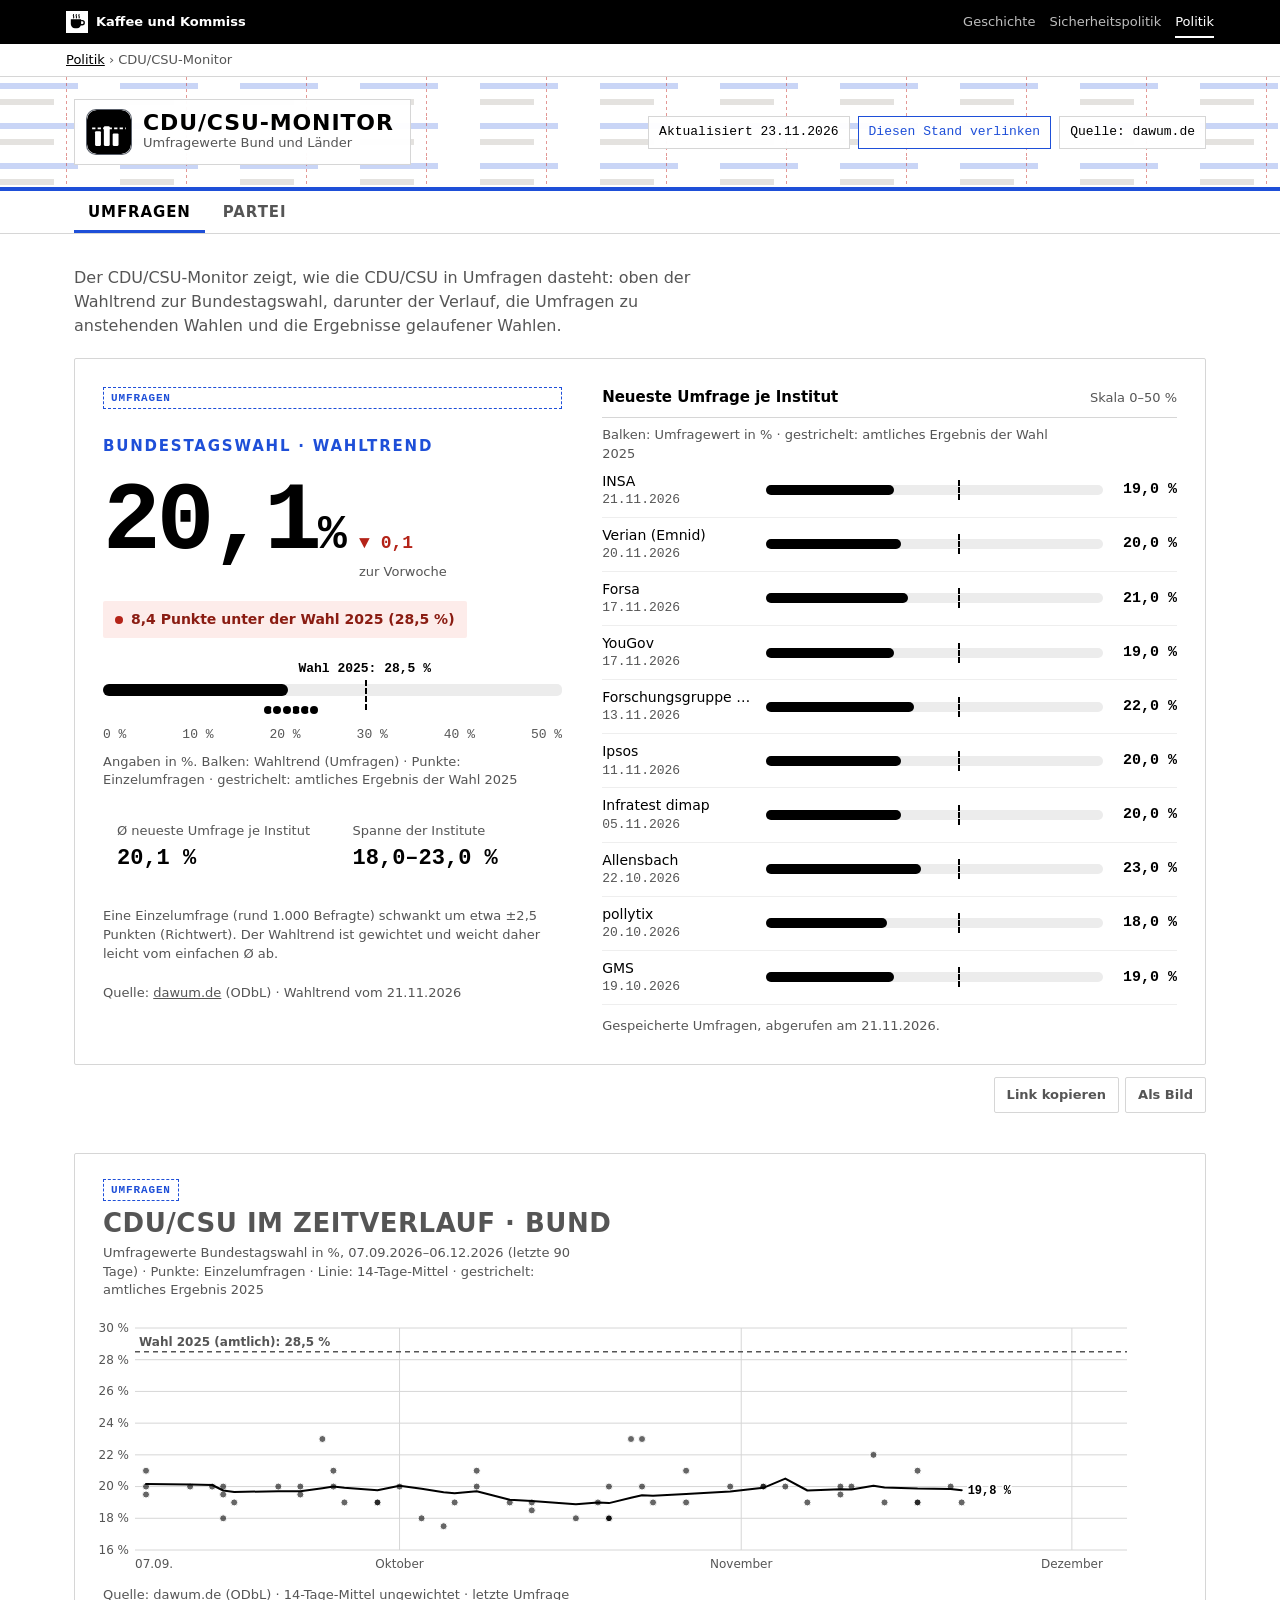
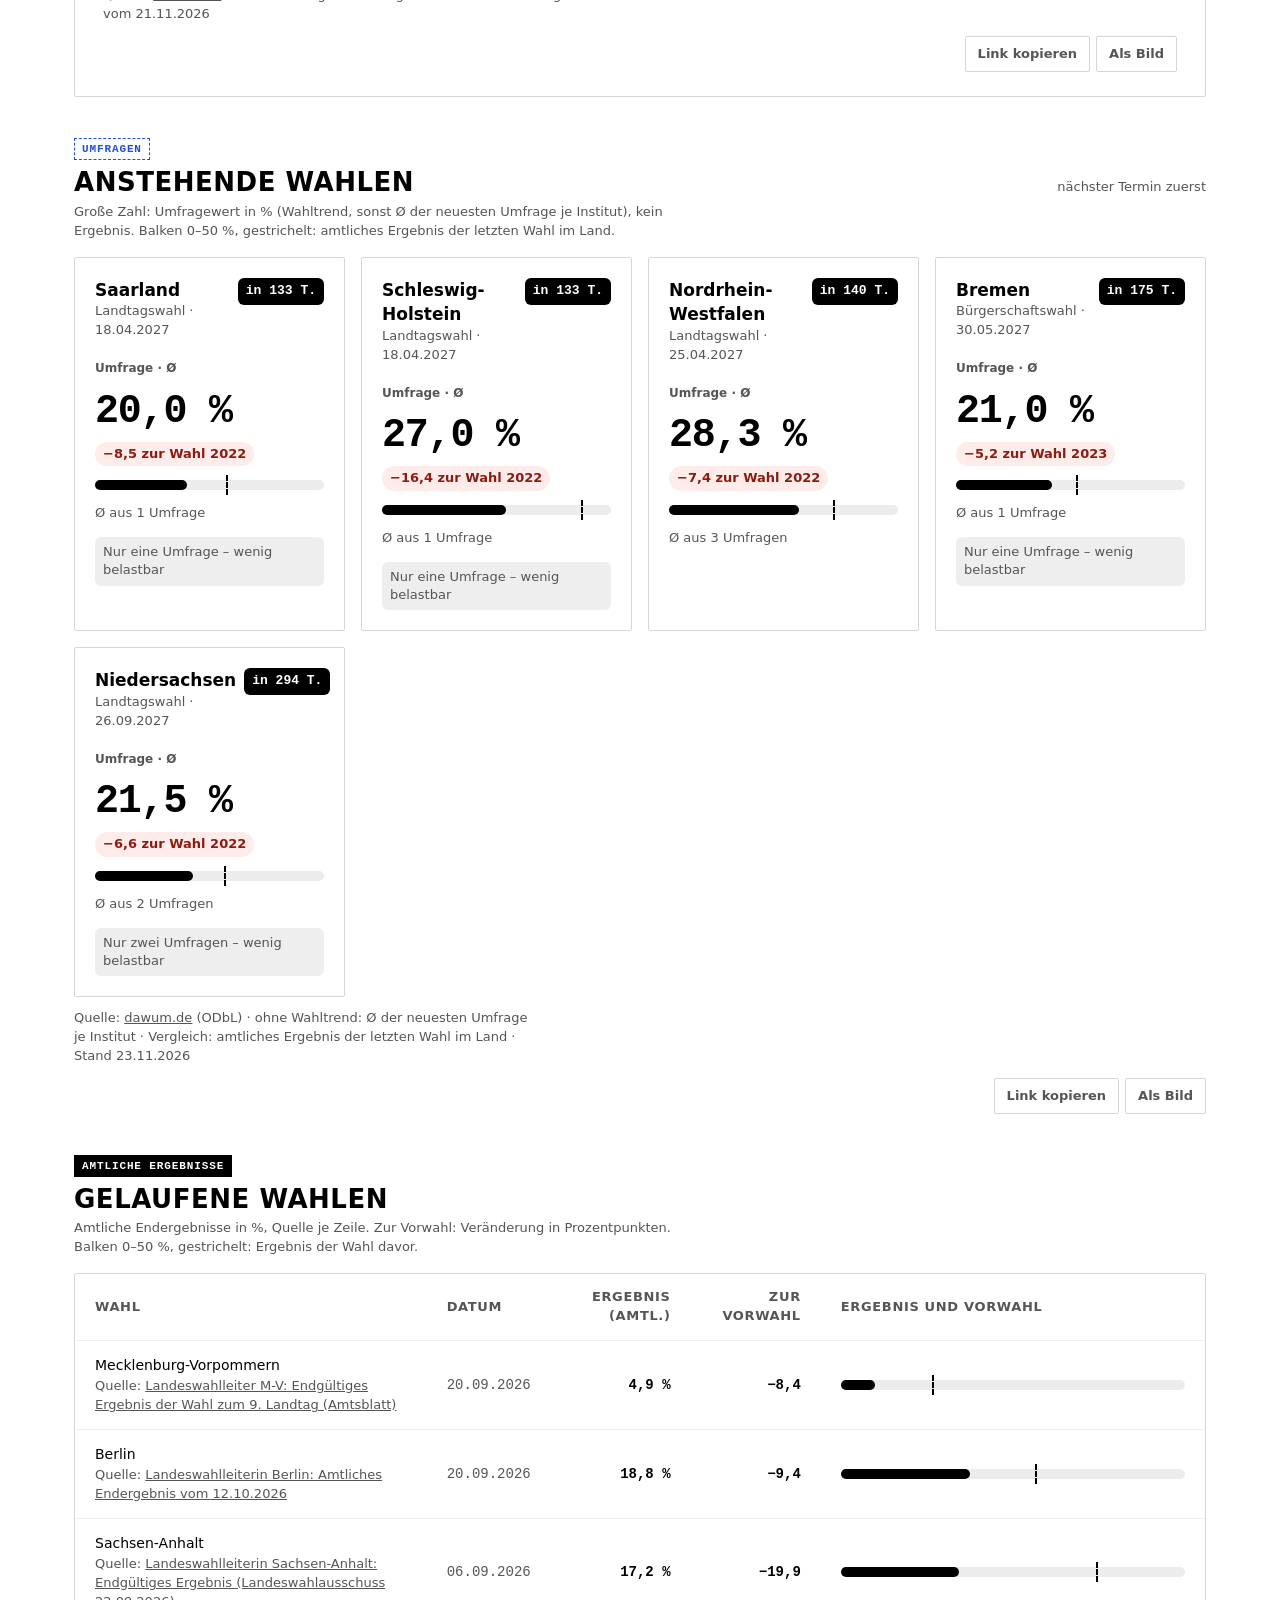
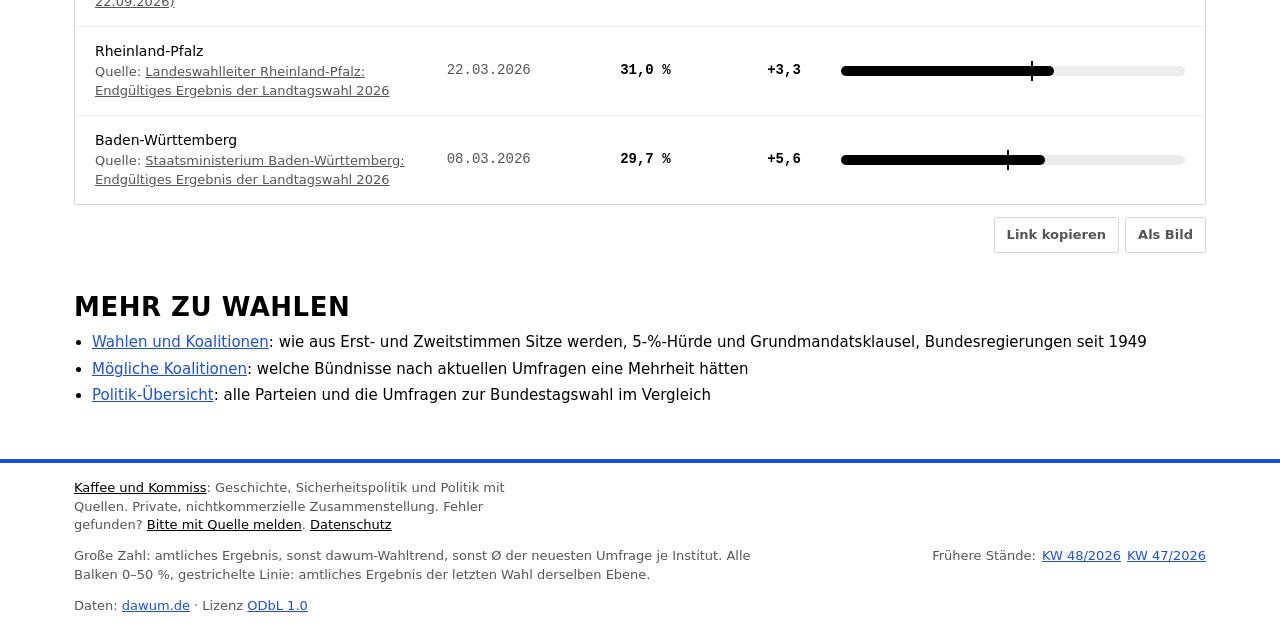
==== commit 7967f9f4: "Fußzeile: Meldeweg und Datenschutz verlinken „Bitte mit Quelle melden“ verweist auf https://kaffeeun" ====
--- a/index.html
+++ b/index.html
@@ -319,7 +319,7 @@
 
 <footer>
   <div class="wrap">
-    <p class="kk-satz"><a href="https://kaffeeundkommiss.github.io/">Kaffee und Kommiss</a>: Geschichte, Sicherheitspolitik und Politik mit Quellen. Private, nichtkommerzielle Zusammenstellung.</p>
+    <p class="kk-satz"><a href="https://kaffeeundkommiss.github.io/">Kaffee und Kommiss</a>: Geschichte, Sicherheitspolitik und Politik mit Quellen. Private, nichtkommerzielle Zusammenstellung. Fehler gefunden? <a href="https://kaffeeundkommiss.github.io/kontakt/">Bitte mit Quelle melden</a>. <a href="https://kaffeeundkommiss.github.io/kontakt/#datenschutz">Datenschutz</a></p>
     <span class="erklaer">
       Große Zahl: amtliches Ergebnis, sonst dawum-Wahltrend, sonst Ø der neuesten Umfrage je Institut.
       Alle Balken 0–50 %, gestrichelte Linie: amtliches Ergebnis der letzten Wahl derselben Ebene.
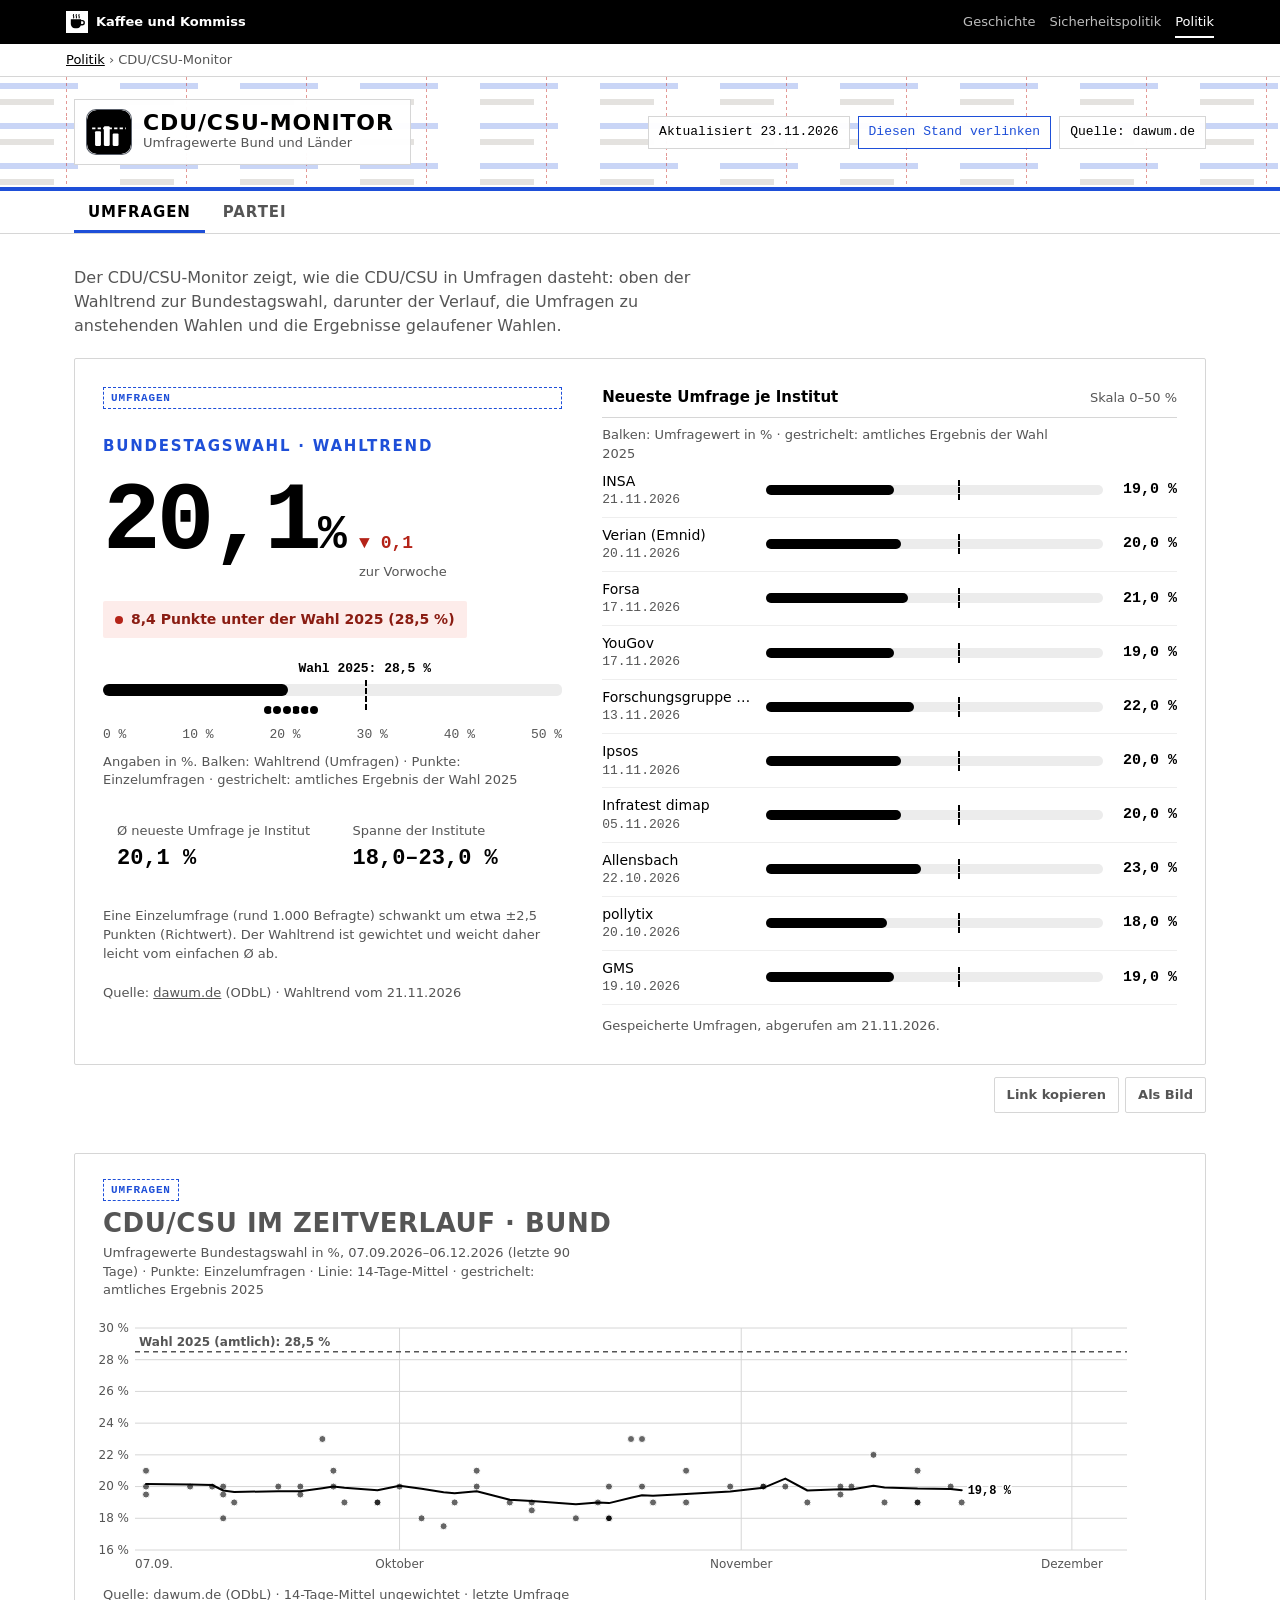
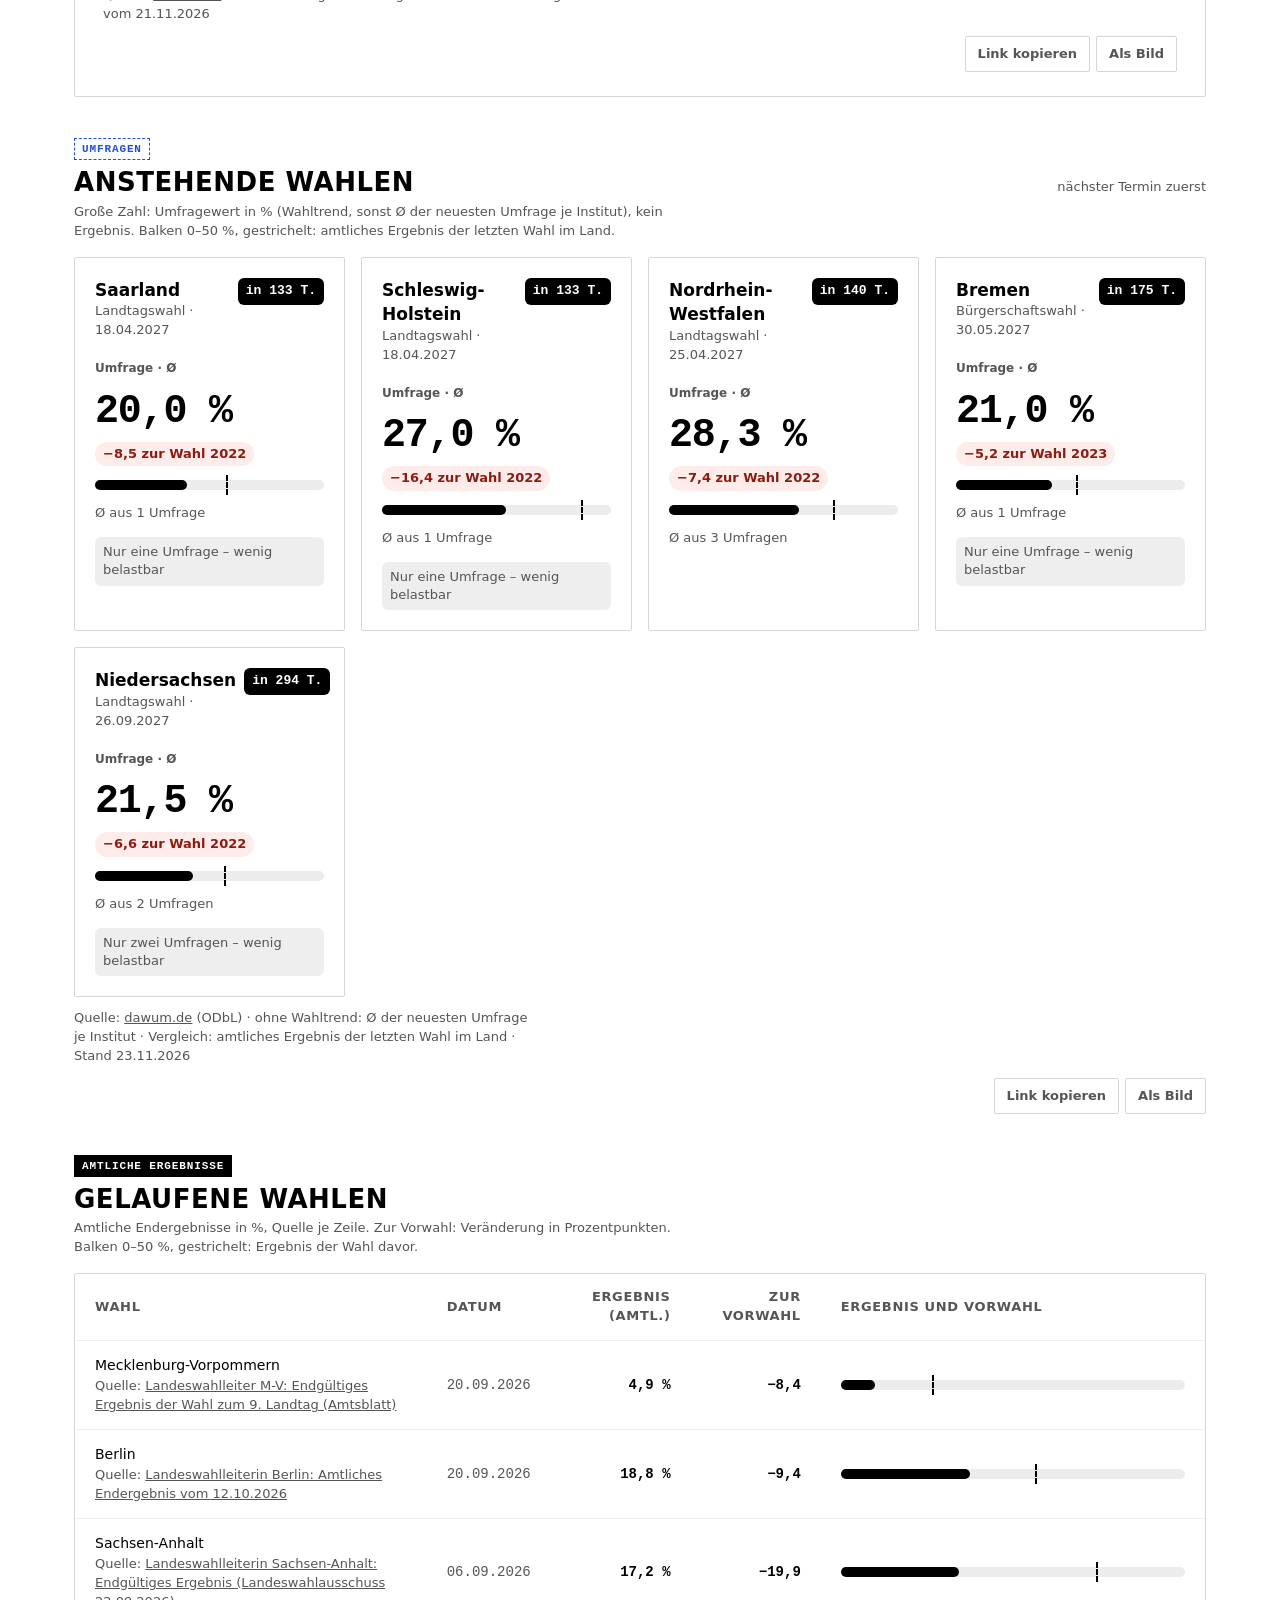
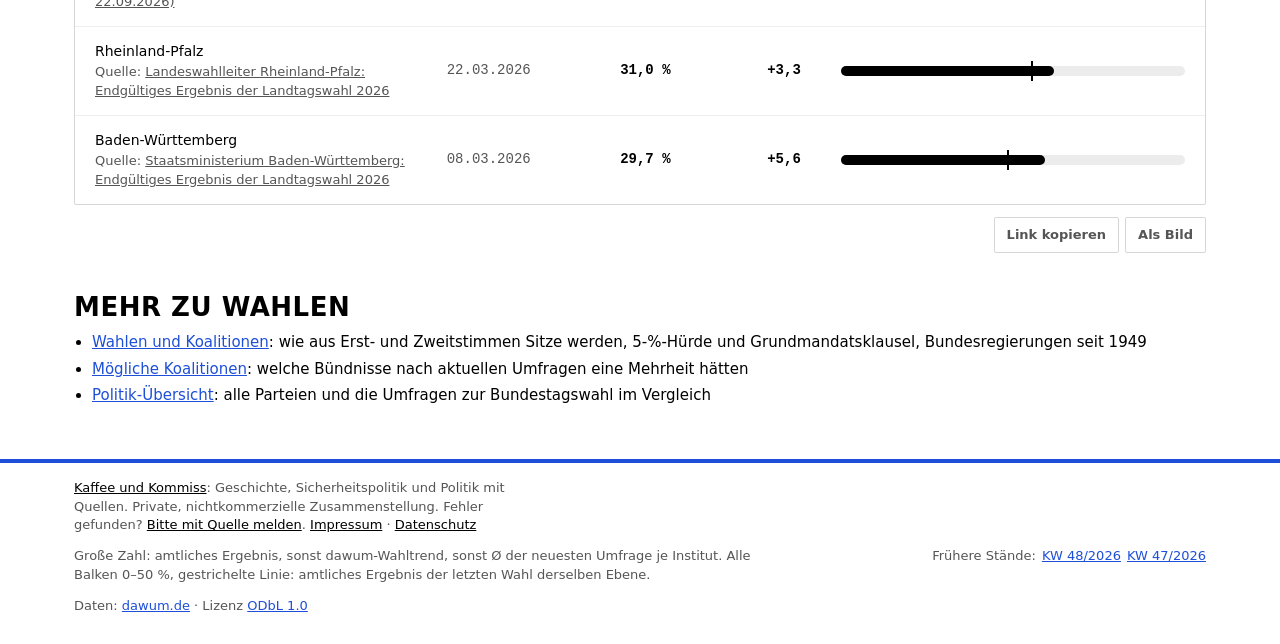
==== commit 3eabbec3: "Fußzeile: Link Impressum ergänzen Co-Authored-By: Claude Opus 5.5 <noreply@anthropic.com> Claude-Ses" ====
--- a/index.html
+++ b/index.html
@@ -319,7 +319,7 @@
 
 <footer>
   <div class="wrap">
-    <p class="kk-satz"><a href="https://kaffeeundkommiss.github.io/">Kaffee und Kommiss</a>: Geschichte, Sicherheitspolitik und Politik mit Quellen. Private, nichtkommerzielle Zusammenstellung. Fehler gefunden? <a href="https://kaffeeundkommiss.github.io/kontakt/">Bitte mit Quelle melden</a>. <a href="https://kaffeeundkommiss.github.io/kontakt/#datenschutz">Datenschutz</a></p>
+    <p class="kk-satz"><a href="https://kaffeeundkommiss.github.io/">Kaffee und Kommiss</a>: Geschichte, Sicherheitspolitik und Politik mit Quellen. Private, nichtkommerzielle Zusammenstellung. Fehler gefunden? <a href="https://kaffeeundkommiss.github.io/kontakt/">Bitte mit Quelle melden</a>. <a href="https://kaffeeundkommiss.github.io/kontakt/#impressum">Impressum</a> · <a href="https://kaffeeundkommiss.github.io/kontakt/#datenschutz">Datenschutz</a></p>
     <span class="erklaer">
       Große Zahl: amtliches Ergebnis, sonst dawum-Wahltrend, sonst Ø der neuesten Umfrage je Institut.
       Alle Balken 0–50 %, gestrichelte Linie: amtliches Ergebnis der letzten Wahl derselben Ebene.
